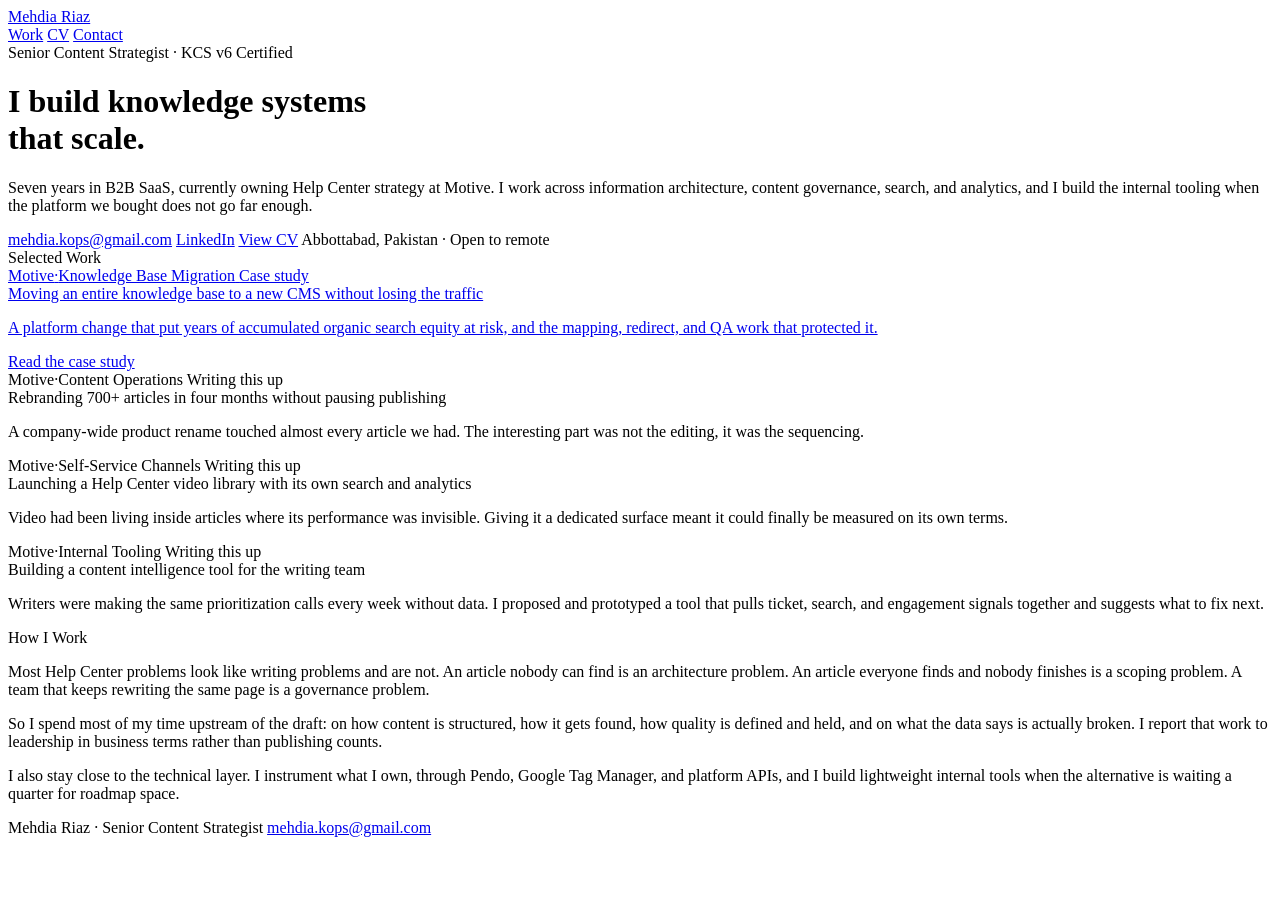
==== index.html @ 11533f7d "Add files via upload" ====
<!DOCTYPE html>
<html lang="en">
<head>
<meta charset="UTF-8">
<meta name="viewport" content="width=device-width, initial-scale=1.0">
<meta name="description" content="Mehdia Riaz, Senior Content Strategist. Help Center strategy, knowledge operations, content governance, and self-service analytics for B2B SaaS.">
<title>Mehdia Riaz - Senior Content Strategist</title>
<link rel="stylesheet" href="assets/style.css">
</head>
<body>
<div class="topbar"></div>

<nav class="nav">
<div class="nav-inner">
<a class="nav-name" href="index.html">Mehdia Riaz</a>
<div class="nav-links">
<a href="index.html" class="active">Work</a>
<a href="cv.html">CV</a>
<a href="mailto:mehdia.kops@gmail.com">Contact</a>
</div>
</div>
</nav>

<main class="page">

<div class="eyebrow">Senior Content Strategist · KCS v6 Certified</div>
<h1 class="big">I build <span>knowledge systems</span><br>that scale.</h1>
<p class="lede">
Seven years in B2B SaaS, currently owning Help Center strategy at Motive. I work across
information architecture, content governance, search, and analytics, and I build the internal
tooling when the platform we bought does not go far enough.
</p>
<div class="contact-row">
<a class="chip" href="mailto:mehdia.kops@gmail.com">mehdia.kops@gmail.com</a>
<a class="chip" href="https://www.linkedin.com/in/mehdia-riaz" target="_blank" rel="noopener noreferrer">LinkedIn</a>
<a class="chip" href="cv.html">View CV</a>
<span class="chip">Abbottabad, Pakistan · Open to remote</span>
</div>

<div class="section-label">Selected Work</div>

<div class="work-grid">

<a class="work-card" href="work/cms-migration.html">
<div class="work-meta">
<span>Motive</span><span>·</span><span>Knowledge Base Migration</span>
<span class="status">Case study</span>
</div>
<div class="work-title">Moving an entire knowledge base to a new CMS without losing the traffic</div>
<p class="work-desc">
A platform change that put years of accumulated organic search equity at risk, and the
mapping, redirect, and QA work that protected it.
</p>
<div class="work-result">Read the case study</div>
</a>

<div class="work-card">
<div class="work-meta">
<span>Motive</span><span>·</span><span>Content Operations</span>
<span class="status soft">Writing this up</span>
</div>
<div class="work-title">Rebranding 700+ articles in four months without pausing publishing</div>
<p class="work-desc">
A company-wide product rename touched almost every article we had. The interesting part was
not the editing, it was the sequencing.
</p>
</div>

<div class="work-card">
<div class="work-meta">
<span>Motive</span><span>·</span><span>Self-Service Channels</span>
<span class="status soft">Writing this up</span>
</div>
<div class="work-title">Launching a Help Center video library with its own search and analytics</div>
<p class="work-desc">
Video had been living inside articles where its performance was invisible. Giving it a
dedicated surface meant it could finally be measured on its own terms.
</p>
</div>

<div class="work-card">
<div class="work-meta">
<span>Motive</span><span>·</span><span>Internal Tooling</span>
<span class="status soft">Writing this up</span>
</div>
<div class="work-title">Building a content intelligence tool for the writing team</div>
<p class="work-desc">
Writers were making the same prioritization calls every week without data. I proposed and
prototyped a tool that pulls ticket, search, and engagement signals together and suggests
what to fix next.
</p>
</div>

</div>

<div class="section-label">How I Work</div>
<div class="cs-body">
<p>
Most Help Center problems look like writing problems and are not. An article nobody can find is
an architecture problem. An article everyone finds and nobody finishes is a scoping problem. A
team that keeps rewriting the same page is a governance problem.
</p>
<p>
So I spend most of my time upstream of the draft: on how content is structured, how it gets
found, how quality is defined and held, and on what the data says is actually broken. I report
that work to leadership in business terms rather than publishing counts.
</p>
<p>
I also stay close to the technical layer. I instrument what I own, through Pendo, Google Tag
Manager, and platform APIs, and I build lightweight internal tools when the alternative is
waiting a quarter for roadmap space.
</p>
</div>

<footer class="site-footer">
<span>Mehdia Riaz · Senior Content Strategist</span>
<span><a href="mailto:mehdia.kops@gmail.com">mehdia.kops@gmail.com</a></span>
</footer>

</main>
</body>
</html>
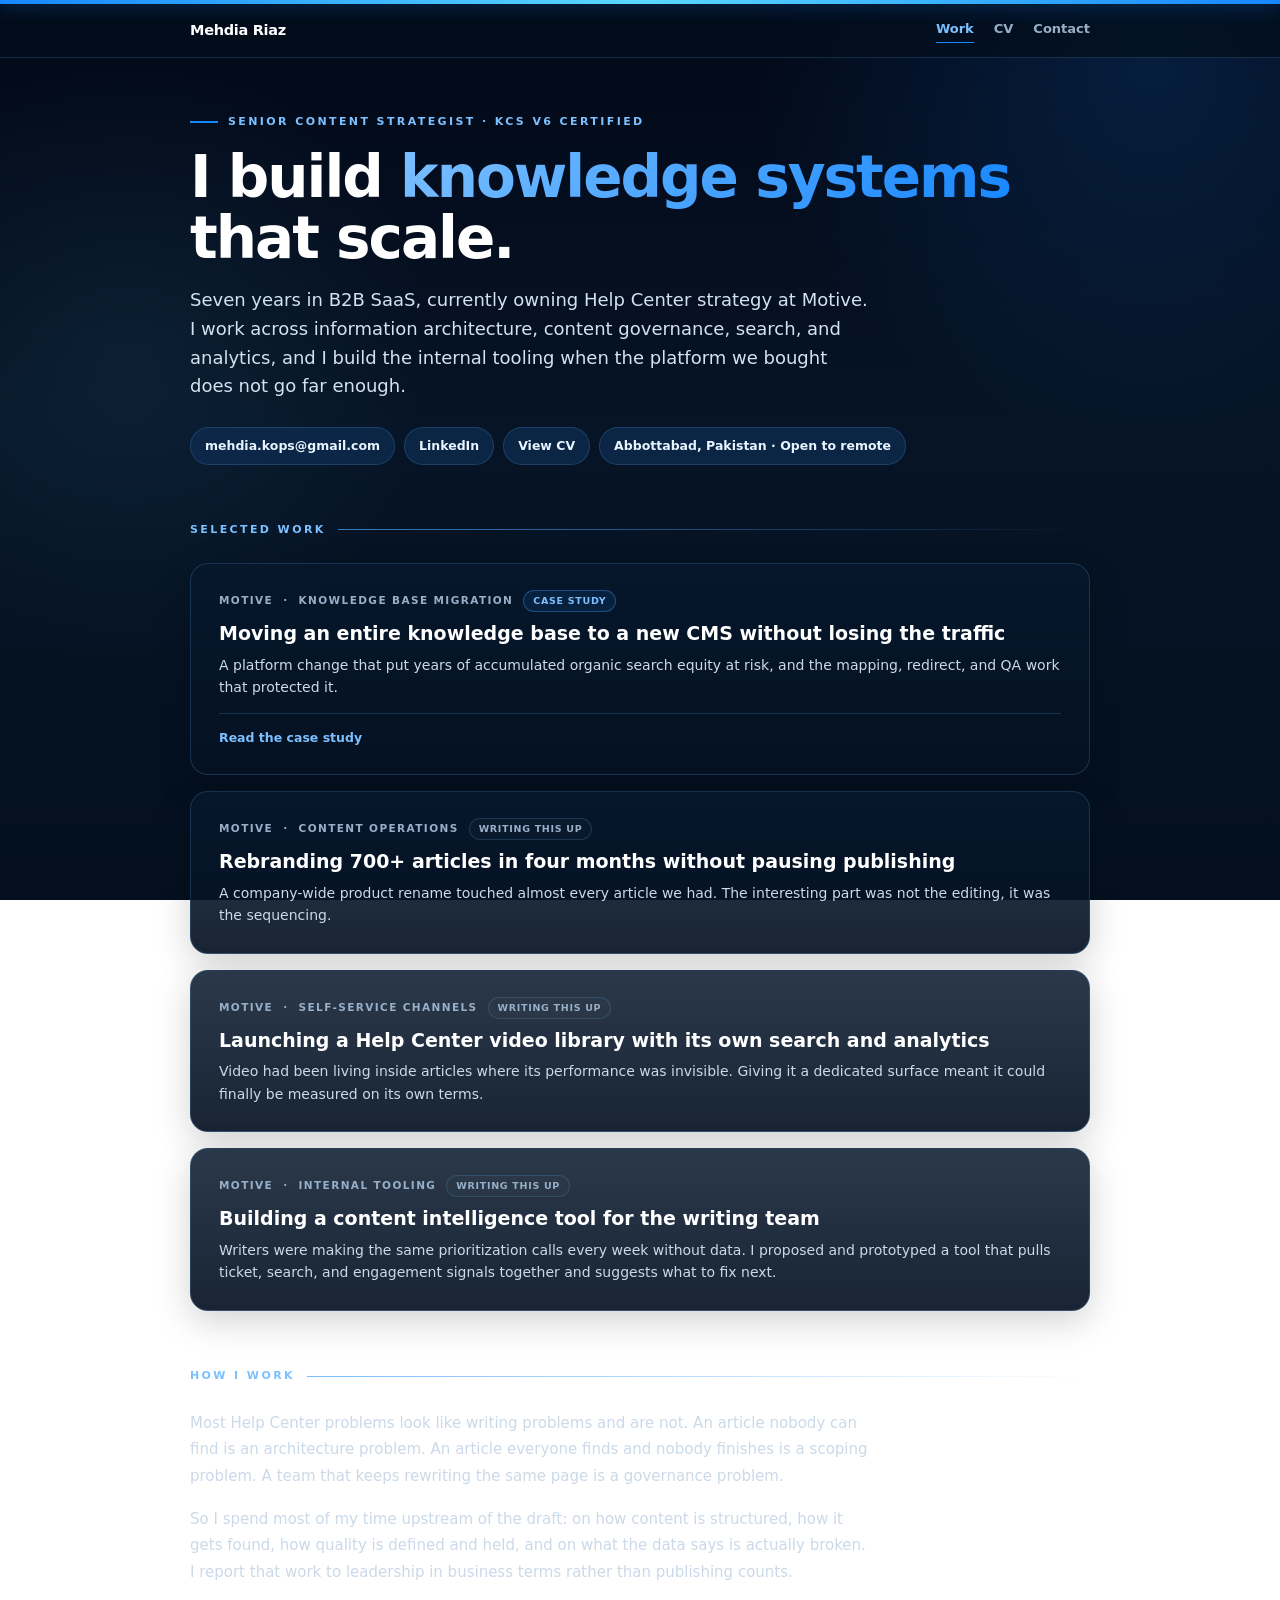
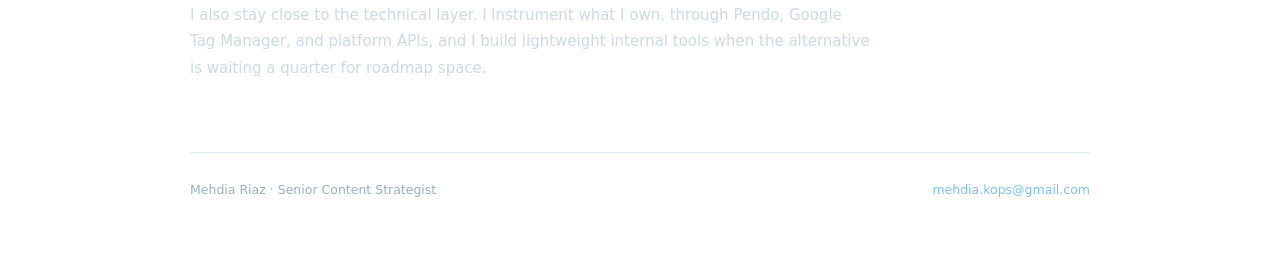
==== commit 1348115a: "Add files via upload" ====
--- a/index.html
+++ b/index.html
@@ -5,7 +5,8 @@
 <meta name="viewport" content="width=device-width, initial-scale=1.0">
 <meta name="description" content="Mehdia Riaz, Senior Content Strategist. Help Center strategy, knowledge operations, content governance, and self-service analytics for B2B SaaS.">
 <title>Mehdia Riaz - Senior Content Strategist</title>
-<link rel="stylesheet" href="assets/style.css">
+<link rel="stylesheet" href="base.css">
+<link rel="stylesheet" href="site.css">
 </head>
 <body>
 <div class="topbar"></div>
@@ -41,7 +42,7 @@
 
 <div class="work-grid">
 
-<a class="work-card" href="work/cms-migration.html">
+<a class="work-card" href="cms-migration.html">
 <div class="work-meta">
 <span>Motive</span><span>·</span><span>Knowledge Base Migration</span>
 <span class="status">Case study</span>
--- a/base.css
+++ b/base.css
@@ -0,0 +1,53 @@
+/* base.css - design tokens, reset, and site navigation. Loaded by every page. */
+:root{
+--navy-950:#020817;
+--navy-900:#061426;
+--blue-500:#1687ff;
+--blue-400:#45a3ff;
+--blue-300:#7cc0ff;
+--cyan:#5bd7ff;
+--white:#ffffff;
+--text:#dce9f7;
+--muted:#98afc7;
+--border:rgba(92,161,224,.22);
+--panel:rgba(7,24,45,.86);
+--shadow:0 18px 55px rgba(0,0,0,.28);
+--content:900px;
+}
+*{box-sizing:border-box;margin:0;padding:0}
+html{scroll-behavior:smooth}
+body{
+min-height:100vh;
+background:
+radial-gradient(circle at 90% 5%, rgba(22,135,255,.16), transparent 28%),
+radial-gradient(circle at 10% 40%, rgba(91,215,255,.07), transparent 24%),
+linear-gradient(180deg,var(--navy-950),var(--navy-900) 48%,#04101f);
+color:var(--text);
+font-family:Inter,"Segoe UI",system-ui,-apple-system,BlinkMacSystemFont,sans-serif;
+font-size:15px;
+line-height:1.65;
+}
+a{color:inherit}
+.topbar{
+height:4px;position:fixed;inset:0 0 auto 0;z-index:100;
+background:linear-gradient(90deg,var(--blue-500),var(--cyan),var(--blue-500));
+box-shadow:0 0 18px rgba(22,135,255,.65);
+}
+
+/* NAVIGATION */
+.nav{position:sticky;top:4px;z-index:90;backdrop-filter:blur(14px);
+background:rgba(4,14,28,.72);border-bottom:1px solid var(--border);margin-bottom:6px}
+.nav-inner{width:min(var(--content),calc(100% - 32px));margin:0 auto;display:flex;
+align-items:center;justify-content:space-between;gap:20px;padding:14px 0}
+.nav-name{color:var(--white);font-size:14.5px;font-weight:800;letter-spacing:-.3px;text-decoration:none}
+.nav-links{display:flex;gap:20px;flex-wrap:wrap}
+.nav-links a{color:var(--muted);font-size:13px;font-weight:650;text-decoration:none;
+padding-bottom:2px;border-bottom:1px solid transparent;transition:.18s ease}
+.nav-links a:hover,.nav-links a.active{color:var(--blue-300);border-bottom-color:var(--blue-500)}
+@media print{.nav{display:none}}
+
+@media (max-width:620px){
+.nav-inner{gap:12px}
+.nav-links{gap:14px}
+.nav-links a{font-size:12px}
+}
--- a/site.css
+++ b/site.css
@@ -0,0 +1,142 @@
+/* site.css - home page and case study layout. Loaded by index.html and cms-migration.html. */
+body{line-height:1.7;background-attachment:fixed}
+
+.page{width:min(var(--content),calc(100% - 32px));margin:0 auto;padding:46px 0 80px}
+
+.eyebrow{
+display:inline-flex;align-items:center;gap:10px;margin-bottom:16px;
+color:var(--blue-300);font-size:11px;font-weight:800;
+letter-spacing:2.4px;text-transform:uppercase;
+}
+.eyebrow::before{content:"";width:28px;height:2px;background:var(--blue-500)}
+
+h1.big{
+color:var(--white);font-size:clamp(36px,6vw,58px);line-height:1.04;
+font-weight:850;letter-spacing:-2px;margin-bottom:18px;
+}
+h1.big span{
+background:linear-gradient(135deg,var(--blue-300),var(--blue-500));
+-webkit-background-clip:text;background-clip:text;color:transparent;
+}
+.lede{color:#d3e2f1;font-size:clamp(15.5px,2vw,18px);line-height:1.6;max-width:680px;margin-bottom:26px}
+.lede strong{color:var(--white)}
+
+.section-label{
+display:flex;align-items:center;gap:12px;margin:56px 0 24px;
+color:var(--blue-300);font-size:11px;font-weight:850;
+letter-spacing:2.4px;text-transform:uppercase;
+}
+.section-label::after{content:"";height:1px;flex:1;background:linear-gradient(90deg,rgba(69,163,255,.72),transparent)}
+
+/* CONTACT ROW */
+.contact-row{display:flex;flex-wrap:wrap;gap:9px}
+.chip{
+display:inline-flex;align-items:center;min-height:36px;padding:7px 14px;
+border:1px solid var(--border);border-radius:999px;
+background:rgba(14,43,79,.78);color:#e8f4ff;
+font-size:12.5px;font-weight:600;text-decoration:none;transition:.2s ease;
+}
+a.chip:hover{transform:translateY(-2px);border-color:rgba(91,215,255,.65);background:rgba(22,135,255,.18)}
+
+/* WORK CARDS */
+.work-grid{display:grid;gap:16px}
+.work-card{
+display:block;padding:26px 28px;text-decoration:none;
+border:1px solid var(--border);border-radius:18px;
+background:linear-gradient(180deg,var(--panel),rgba(5,18,35,.92));
+box-shadow:0 10px 36px rgba(0,0,0,.18);
+transition:.2s ease;
+}
+a.work-card:hover{
+transform:translateY(-3px);
+border-color:rgba(91,215,255,.5);
+box-shadow:0 16px 44px rgba(0,0,0,.28);
+}
+.work-meta{
+display:flex;align-items:center;gap:10px;flex-wrap:wrap;margin-bottom:9px;
+color:var(--muted);font-size:10.5px;font-weight:800;
+letter-spacing:1.4px;text-transform:uppercase;
+}
+.status{
+padding:2px 9px;border-radius:999px;border:1px solid rgba(69,163,255,.35);
+background:rgba(22,135,255,.10);color:var(--blue-300);
+font-size:9.5px;font-weight:800;letter-spacing:.7px;
+}
+.status.soft{border-color:var(--border);color:var(--muted);background:rgba(255,255,255,.02)}
+.work-title{color:var(--white);font-size:19px;font-weight:800;line-height:1.3;margin-bottom:8px}
+.work-desc{color:#cbd9e8;font-size:14px;line-height:1.6}
+.work-result{
+margin-top:14px;padding-top:13px;border-top:1px solid var(--border);
+color:var(--blue-300);font-size:12.5px;font-weight:700;
+}
+
+/* CASE STUDY BODY */
+.cs-body{max-width:680px}
+.cs-body h2{
+color:var(--white);font-size:21px;font-weight:800;letter-spacing:-.4px;
+margin:40px 0 14px;
+}
+.cs-body h2:first-child{margin-top:0}
+.cs-body p{color:#cbd9e8;font-size:15px;line-height:1.78;margin-bottom:16px}
+.cs-body p strong{color:#e8f4ff}
+.cs-body ul{list-style:none;margin:0 0 18px}
+.cs-body li{
+position:relative;padding-left:20px;margin-bottom:9px;
+color:#cbd9e8;font-size:15px;line-height:1.68;
+}
+.cs-body li::before{
+content:"";position:absolute;left:1px;top:.7em;width:6px;height:6px;
+border-radius:50%;background:var(--blue-500);box-shadow:0 0 10px rgba(22,135,255,.6);
+}
+
+.facts{
+display:grid;grid-template-columns:repeat(auto-fit,minmax(150px,1fr));
+gap:12px;margin:26px 0 8px;
+}
+.fact{
+padding:15px 17px;border:1px solid var(--border);border-radius:14px;
+background:linear-gradient(135deg,rgba(18,52,92,.88),rgba(6,23,44,.88));
+}
+.fact-label{
+color:var(--muted);font-size:9.5px;font-weight:800;
+letter-spacing:1.2px;text-transform:uppercase;margin-bottom:5px;
+}
+.fact-value{color:var(--white);font-size:14px;font-weight:700;line-height:1.4}
+
+.callout{
+margin:24px 0;padding:18px 20px;
+border-left:3px solid var(--blue-500);border-radius:0 12px 12px 0;
+background:rgba(22,135,255,.08);color:#cfe8ff;
+font-size:14.5px;line-height:1.7;
+}
+
+.todo{
+margin:24px 0;padding:18px 20px;
+border:1px dashed rgba(255,183,77,.45);border-radius:12px;
+background:rgba(255,183,77,.06);color:#ffd79a;
+font-size:13.5px;line-height:1.65;
+}
+.todo strong{color:#ffc46b}
+
+.back-link{
+display:inline-flex;align-items:center;gap:7px;margin-bottom:26px;
+color:var(--blue-300);font-size:12.5px;font-weight:700;text-decoration:none;
+}
+.back-link:hover{color:var(--cyan)}
+
+/* FOOTER */
+.site-footer{
+margin-top:70px;padding-top:26px;border-top:1px solid var(--border);
+display:flex;justify-content:space-between;gap:16px;flex-wrap:wrap;
+color:var(--muted);font-size:12.5px;
+}
+.site-footer a{color:var(--blue-300);text-decoration:none}
+.site-footer a:hover{color:var(--cyan)}
+
+@media (max-width:620px){
+body{font-size:14px}
+.page{width:min(100% - 20px,900px);padding:30px 0 60px}
+h1.big{font-size:clamp(32px,10vw,44px);letter-spacing:-1.2px}
+.work-card{padding:22px 20px}
+.section-label{margin:40px 0 18px}
+}
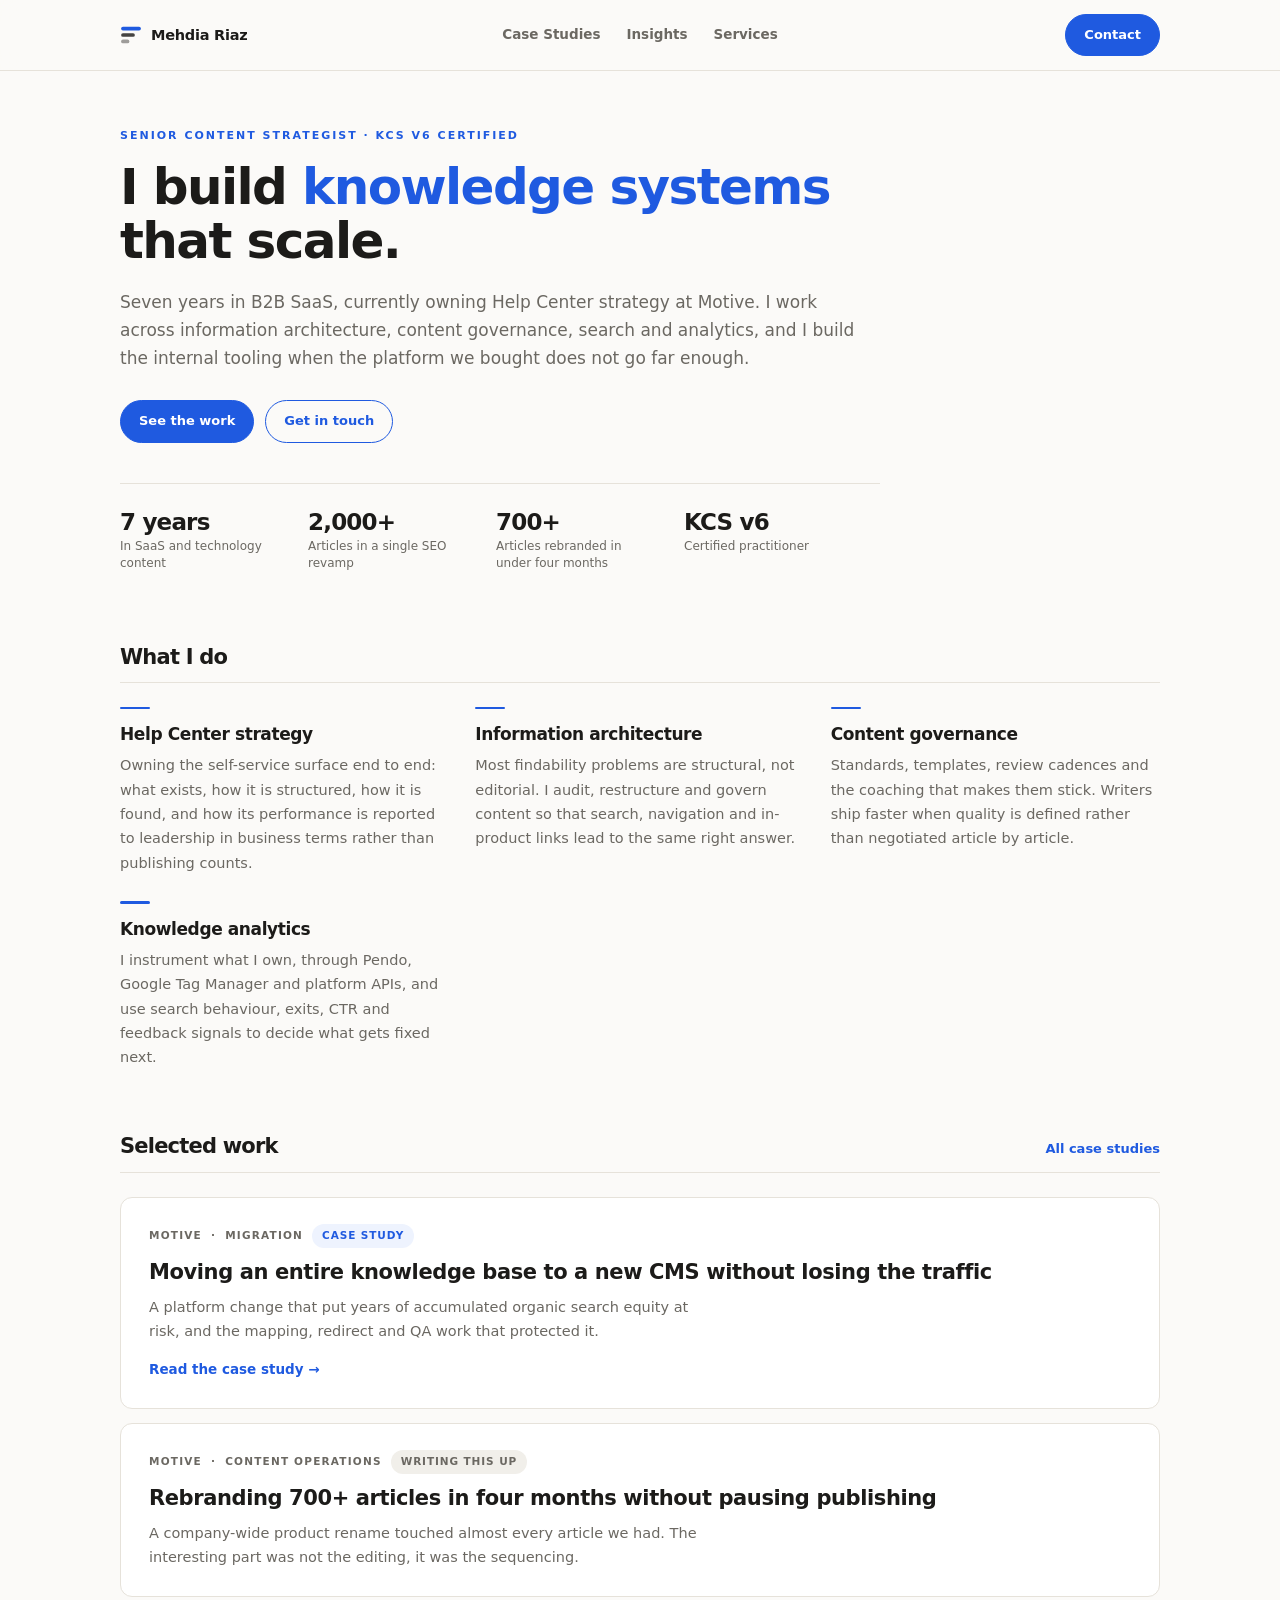
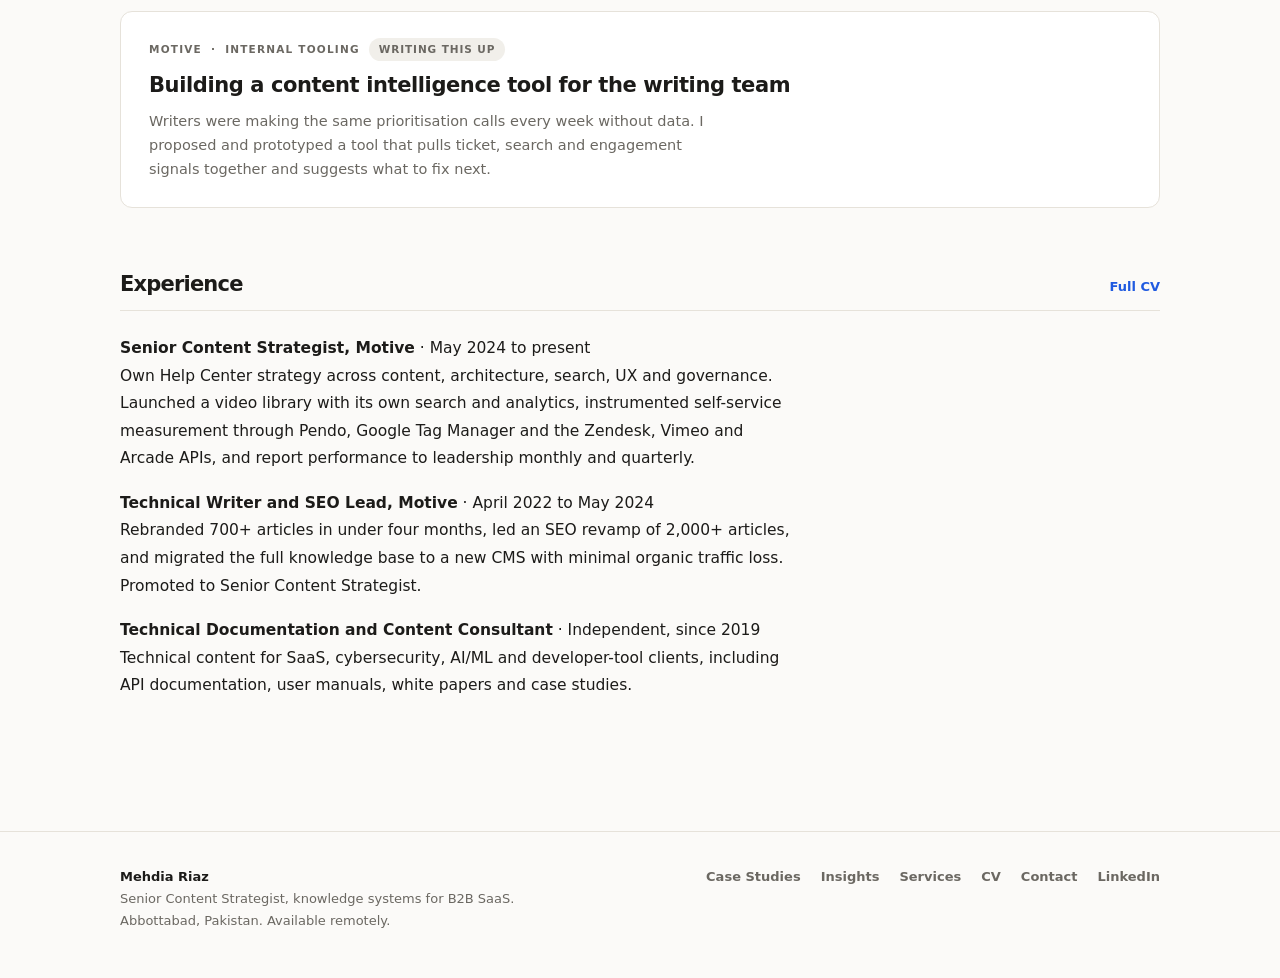
==== commit a0b4e170: "Add files via upload" ====
--- a/index.html
+++ b/index.html
@@ -3,121 +3,164 @@
 <head>
 <meta charset="UTF-8">
 <meta name="viewport" content="width=device-width, initial-scale=1.0">
-<meta name="description" content="Mehdia Riaz, Senior Content Strategist. Help Center strategy, knowledge operations, content governance, and self-service analytics for B2B SaaS.">
+<meta name="description" content="Senior Content Strategist specialising in Help Center strategy, information architecture, content governance and knowledge analytics for B2B SaaS.">
+<meta property="og:title" content="Mehdia Riaz - Senior Content Strategist">
+<meta property="og:description" content="Senior Content Strategist specialising in Help Center strategy, information architecture, content governance and knowledge analytics for B2B SaaS.">
+<meta property="og:type" content="website">
 <title>Mehdia Riaz - Senior Content Strategist</title>
 <link rel="stylesheet" href="base.css">
 <link rel="stylesheet" href="site.css">
 </head>
 <body>
-<div class="topbar"></div>
+<a class="skip" href="#main">Skip to content</a>
 
-<nav class="nav">
-<div class="nav-inner">
-<a class="nav-name" href="index.html">Mehdia Riaz</a>
-<div class="nav-links">
-<a href="index.html" class="active">Work</a>
-<a href="cv.html">CV</a>
-<a href="mailto:mehdia.kops@gmail.com">Contact</a>
+<header class="site-header">
+<div class="wrap header-inner">
+<a class="brand" href="index.html" aria-label="Mehdia Riaz, home">
+<svg width="22" height="22" viewBox="0 0 20 20" aria-hidden="true" focusable="false">
+<rect x="1" y="2.5" width="18" height="3.4" rx="1.7" fill="var(--accent)"/>
+<rect x="1" y="8.3" width="12.5" height="3.4" rx="1.7" fill="var(--ink)" opacity=".82"/>
+<rect x="1" y="14.1" width="7.5" height="3.4" rx="1.7" fill="var(--ink)" opacity=".42"/>
+</svg>
+<span class="brand-name">Mehdia Riaz</span>
+</a>
+<nav class="main-nav" aria-label="Main">
+<a href="case-studies.html">Case Studies</a>
+<a href="insights.html">Insights</a>
+<a href="services.html">Services</a>
+</nav>
+<div class="header-cta">
+<a class="btn" href="contact.html">Contact</a>
 </div>
 </div>
-</nav>
+</header>
 
-<main class="page">
-
-<div class="eyebrow">Senior Content Strategist · KCS v6 Certified</div>
-<h1 class="big">I build <span>knowledge systems</span><br>that scale.</h1>
+<main id="main">
+<div class="wrap">
+<section class="hero">
+<span class="eyebrow">Senior Content Strategist &middot; KCS v6 Certified</span>
+<h1>I build <em>knowledge systems</em> that scale.</h1>
 <p class="lede">
 Seven years in B2B SaaS, currently owning Help Center strategy at Motive. I work across
-information architecture, content governance, search, and analytics, and I build the internal
+information architecture, content governance, search and analytics, and I build the internal
 tooling when the platform we bought does not go far enough.
 </p>
-<div class="contact-row">
-<a class="chip" href="mailto:mehdia.kops@gmail.com">mehdia.kops@gmail.com</a>
-<a class="chip" href="https://www.linkedin.com/in/mehdia-riaz" target="_blank" rel="noopener noreferrer">LinkedIn</a>
-<a class="chip" href="cv.html">View CV</a>
-<span class="chip">Abbottabad, Pakistan · Open to remote</span>
+<div class="hero-actions">
+<a class="btn" href="case-studies.html">See the work</a>
+<a class="btn ghost" href="contact.html">Get in touch</a>
 </div>
 
-<div class="section-label">Selected Work</div>
+<div class="proof-row">
+<div class="proof">
+<div class="proof-num">7 years</div>
+<div class="proof-lbl">In SaaS and technology content</div>
+</div>
+<div class="proof">
+<div class="proof-num">2,000+</div>
+<div class="proof-lbl">Articles in a single SEO revamp</div>
+</div>
+<div class="proof">
+<div class="proof-num">700+</div>
+<div class="proof-lbl">Articles rebranded in under four months</div>
+</div>
+<div class="proof">
+<div class="proof-num">KCS v6</div>
+<div class="proof-lbl">Certified practitioner</div>
+</div>
+</div>
+</section>
 
-<div class="work-grid">
+<div class="section-head"><h2>What I do</h2></div>
+<section class="expertise-grid expertise">
+<div>
+<div class="rule"></div>
+<h3>Help Center strategy</h3>
+<p>Owning the self-service surface end to end: what exists, how it is structured, how it is found, and how its performance is reported to leadership in business terms rather than publishing counts.</p>
+</div>
+<div>
+<div class="rule"></div>
+<h3>Information architecture</h3>
+<p>Most findability problems are structural, not editorial. I audit, restructure and govern content so that search, navigation and in-product links lead to the same right answer.</p>
+</div>
+<div>
+<div class="rule"></div>
+<h3>Content governance</h3>
+<p>Standards, templates, review cadences and the coaching that makes them stick. Writers ship faster when quality is defined rather than negotiated article by article.</p>
+</div>
+<div>
+<div class="rule"></div>
+<h3>Knowledge analytics</h3>
+<p>I instrument what I own, through Pendo, Google Tag Manager and platform APIs, and use search behaviour, exits, CTR and feedback signals to decide what gets fixed next.</p>
+</div>
+</section>
+
+<div class="section-head">
+<h2>Selected work</h2>
+<a href="case-studies.html">All case studies</a>
+</div>
+<section class="work-list">
 
 <a class="work-card" href="cms-migration.html">
-<div class="work-meta">
-<span>Motive</span><span>·</span><span>Knowledge Base Migration</span>
-<span class="status">Case study</span>
-</div>
-<div class="work-title">Moving an entire knowledge base to a new CMS without losing the traffic</div>
-<p class="work-desc">
-A platform change that put years of accumulated organic search equity at risk, and the
-mapping, redirect, and QA work that protected it.
-</p>
-<div class="work-result">Read the case study</div>
+<div class="work-meta"><span>Motive</span><span>&middot;</span><span>Migration</span> <span class="tag">Case study</span></div>
+<h3>Moving an entire knowledge base to a new CMS without losing the traffic</h3>
+<p>A platform change that put years of accumulated organic search equity at risk, and the mapping, redirect and QA work that protected it.</p>
+<span class="work-more">Read the case study &rarr;</span>
 </a>
 
 <div class="work-card">
-<div class="work-meta">
-<span>Motive</span><span>·</span><span>Content Operations</span>
-<span class="status soft">Writing this up</span>
-</div>
-<div class="work-title">Rebranding 700+ articles in four months without pausing publishing</div>
-<p class="work-desc">
-A company-wide product rename touched almost every article we had. The interesting part was
-not the editing, it was the sequencing.
-</p>
+<div class="work-meta"><span>Motive</span><span>&middot;</span><span>Content Operations</span> <span class="tag soft">Writing this up</span></div>
+<h3>Rebranding 700+ articles in four months without pausing publishing</h3>
+<p>A company-wide product rename touched almost every article we had. The interesting part was not the editing, it was the sequencing.</p>
 </div>
 
 <div class="work-card">
-<div class="work-meta">
-<span>Motive</span><span>·</span><span>Self-Service Channels</span>
-<span class="status soft">Writing this up</span>
-</div>
-<div class="work-title">Launching a Help Center video library with its own search and analytics</div>
-<p class="work-desc">
-Video had been living inside articles where its performance was invisible. Giving it a
-dedicated surface meant it could finally be measured on its own terms.
-</p>
+<div class="work-meta"><span>Motive</span><span>&middot;</span><span>Internal Tooling</span> <span class="tag soft">Writing this up</span></div>
+<h3>Building a content intelligence tool for the writing team</h3>
+<p>Writers were making the same prioritisation calls every week without data. I proposed and prototyped a tool that pulls ticket, search and engagement signals together and suggests what to fix next.</p>
 </div>
 
-<div class="work-card">
-<div class="work-meta">
-<span>Motive</span><span>·</span><span>Internal Tooling</span>
-<span class="status soft">Writing this up</span>
+</section>
+
+<div class="section-head">
+<h2>Experience</h2>
+<a href="cv.html">Full CV</a>
 </div>
-<div class="work-title">Building a content intelligence tool for the writing team</div>
-<p class="work-desc">
-Writers were making the same prioritization calls every week without data. I proposed and
-prototyped a tool that pulls ticket, search, and engagement signals together and suggests
-what to fix next.
-</p>
+<section class="cs-body">
+<p><strong>Senior Content Strategist, Motive</strong> &middot; May 2024 to present<br>
+Own Help Center strategy across content, architecture, search, UX and governance. Launched a video
+library with its own search and analytics, instrumented self-service measurement through Pendo,
+Google Tag Manager and the Zendesk, Vimeo and Arcade APIs, and report performance to leadership
+monthly and quarterly.</p>
+
+<p><strong>Technical Writer and SEO Lead, Motive</strong> &middot; April 2022 to May 2024<br>
+Rebranded 700+ articles in under four months, led an SEO revamp of 2,000+ articles, and migrated
+the full knowledge base to a new CMS with minimal organic traffic loss. Promoted to Senior Content
+Strategist.</p>
+
+<p><strong>Technical Documentation and Content Consultant</strong> &middot; Independent, since 2019<br>
+Technical content for SaaS, cybersecurity, AI/ML and developer-tool clients, including API
+documentation, user manuals, white papers and case studies.</p>
+</section>
 </div>
-
-</div>
-
-<div class="section-label">How I Work</div>
-<div class="cs-body">
-<p>
-Most Help Center problems look like writing problems and are not. An article nobody can find is
-an architecture problem. An article everyone finds and nobody finishes is a scoping problem. A
-team that keeps rewriting the same page is a governance problem.
-</p>
-<p>
-So I spend most of my time upstream of the draft: on how content is structured, how it gets
-found, how quality is defined and held, and on what the data says is actually broken. I report
-that work to leadership in business terms rather than publishing counts.
-</p>
-<p>
-I also stay close to the technical layer. I instrument what I own, through Pendo, Google Tag
-Manager, and platform APIs, and I build lightweight internal tools when the alternative is
-waiting a quarter for roadmap space.
-</p>
-</div>
+</main>
 
 <footer class="site-footer">
-<span>Mehdia Riaz · Senior Content Strategist</span>
-<span><a href="mailto:mehdia.kops@gmail.com">mehdia.kops@gmail.com</a></span>
+<div class="wrap footer-inner">
+<div class="footer-col">
+<p><strong>Mehdia Riaz</strong><br>Senior Content Strategist, knowledge systems for B2B SaaS.<br>Abbottabad, Pakistan. Available remotely.</p>
+</div>
+<div class="footer-col">
+<div class="footer-links">
+<a href="case-studies.html">Case Studies</a>
+<a href="insights.html">Insights</a>
+<a href="services.html">Services</a>
+<a href="cv.html">CV</a>
+<a href="contact.html">Contact</a>
+<a href="https://www.linkedin.com/in/mehdia-riaz" target="_blank" rel="noopener noreferrer">LinkedIn</a>
+</div>
+</div>
+</div>
 </footer>
 
-</main>
 </body>
 </html>
--- a/base.css
+++ b/base.css
@@ -1,53 +1,183 @@
-/* base.css - design tokens, reset, and site navigation. Loaded by every page. */
+/* ============================================================
+   base.css - design tokens, reset, header and footer.
+   Loaded by every page. Change a colour here and the whole
+   site follows.
+   ============================================================ */
+
 :root{
---navy-950:#020817;
---navy-900:#061426;
---blue-500:#1687ff;
---blue-400:#45a3ff;
---blue-300:#7cc0ff;
---cyan:#5bd7ff;
---white:#ffffff;
---text:#dce9f7;
---muted:#98afc7;
---border:rgba(92,161,224,.22);
---panel:rgba(7,24,45,.86);
---shadow:0 18px 55px rgba(0,0,0,.28);
---content:900px;
-}
-*{box-sizing:border-box;margin:0;padding:0}
-html{scroll-behavior:smooth}
-body{
-min-height:100vh;
-background:
-radial-gradient(circle at 90% 5%, rgba(22,135,255,.16), transparent 28%),
-radial-gradient(circle at 10% 40%, rgba(91,215,255,.07), transparent 24%),
-linear-gradient(180deg,var(--navy-950),var(--navy-900) 48%,#04101f);
-color:var(--text);
-font-family:Inter,"Segoe UI",system-ui,-apple-system,BlinkMacSystemFont,sans-serif;
-font-size:15px;
-line-height:1.65;
-}
-a{color:inherit}
-.topbar{
-height:4px;position:fixed;inset:0 0 auto 0;z-index:100;
-background:linear-gradient(90deg,var(--blue-500),var(--cyan),var(--blue-500));
-box-shadow:0 0 18px rgba(22,135,255,.65);
+  /* Warm editorial palette */
+  --bg:#FBFAF8;
+  --surface:#FFFFFF;
+  --ink:#1C1B19;
+  --muted:#6B6862;
+  --accent:#1F5AE0;
+  --accent-dark:#1746B0;
+  --line:#E6E2DA;
+  --tint:#EEF3FE;
+
+  /* Type scale */
+  --t-xs:11px;
+  --t-sm:13px;
+  --t-base:15.5px;
+  --t-md:17px;
+  --t-lg:21px;
+  --t-xl:28px;
+  --t-2xl:clamp(34px,5vw,50px);
+
+  --content:1040px;
+  --reading:68ch;
+  --radius:12px;
 }
 
-/* NAVIGATION */
-.nav{position:sticky;top:4px;z-index:90;backdrop-filter:blur(14px);
-background:rgba(4,14,28,.72);border-bottom:1px solid var(--border);margin-bottom:6px}
-.nav-inner{width:min(var(--content),calc(100% - 32px));margin:0 auto;display:flex;
-align-items:center;justify-content:space-between;gap:20px;padding:14px 0}
-.nav-name{color:var(--white);font-size:14.5px;font-weight:800;letter-spacing:-.3px;text-decoration:none}
-.nav-links{display:flex;gap:20px;flex-wrap:wrap}
-.nav-links a{color:var(--muted);font-size:13px;font-weight:650;text-decoration:none;
-padding-bottom:2px;border-bottom:1px solid transparent;transition:.18s ease}
-.nav-links a:hover,.nav-links a.active{color:var(--blue-300);border-bottom-color:var(--blue-500)}
-@media print{.nav{display:none}}
+*{box-sizing:border-box;margin:0;padding:0}
+html{scroll-behavior:smooth;-webkit-text-size-adjust:100%}
 
-@media (max-width:620px){
-.nav-inner{gap:12px}
-.nav-links{gap:14px}
-.nav-links a{font-size:12px}
+body{
+  min-height:100vh;
+  background:var(--bg);
+  color:var(--ink);
+  font-family:Inter,"Segoe UI",system-ui,-apple-system,BlinkMacSystemFont,"Helvetica Neue",sans-serif;
+  font-size:var(--t-base);
+  line-height:1.7;
+  -webkit-font-smoothing:antialiased;
+  -moz-osx-font-smoothing:grayscale;
 }
+
+a{color:var(--accent);text-decoration:none}
+a:hover{color:var(--accent-dark);text-decoration:underline}
+img{max-width:100%;height:auto;display:block}
+
+.wrap{width:min(var(--content),calc(100% - 40px));margin:0 auto}
+
+/* ---------- SKIP LINK ---------- */
+.skip{
+  position:absolute;left:-9999px;top:0;z-index:200;
+  padding:10px 16px;background:var(--accent);color:#fff;
+  font-size:var(--t-sm);font-weight:700;border-radius:0 0 8px 0;
+}
+.skip:focus{left:0;text-decoration:none}
+
+/* ---------- HEADER ---------- */
+.site-header{
+  position:sticky;top:0;z-index:90;
+  background:rgba(251,250,248,.88);
+  backdrop-filter:blur(12px);
+  border-bottom:1px solid var(--line);
+}
+.header-inner{
+  display:grid;
+  grid-template-columns:1fr auto 1fr;
+  align-items:center;
+  gap:20px;
+  padding:14px 0;
+}
+
+.brand{display:flex;align-items:center;gap:9px;justify-self:start}
+.brand:hover{text-decoration:none}
+.brand svg{display:block;flex:0 0 auto}
+.brand-name{
+  color:var(--ink);font-size:14.5px;font-weight:800;letter-spacing:-.25px;
+  white-space:nowrap;
+}
+
+.main-nav{display:flex;gap:26px;justify-self:center}
+.main-nav a{
+  color:var(--muted);font-size:13.5px;font-weight:600;
+  padding:4px 0;border-bottom:1.5px solid transparent;
+  transition:color .16s ease,border-color .16s ease;
+}
+.main-nav a:hover{color:var(--ink);text-decoration:none;border-bottom-color:var(--line)}
+.main-nav a[aria-current="page"]{color:var(--ink);border-bottom-color:var(--accent)}
+
+.header-cta{justify-self:end}
+.btn{
+  display:inline-flex;align-items:center;justify-content:center;gap:7px;
+  padding:9px 18px;border-radius:999px;border:1.5px solid var(--accent);
+  background:var(--accent);color:#fff;
+  font-size:13px;font-weight:700;white-space:nowrap;
+  transition:background .16s ease,border-color .16s ease,transform .16s ease;
+}
+.btn:hover{background:var(--accent-dark);border-color:var(--accent-dark);color:#fff;text-decoration:none}
+.btn:active{transform:translateY(1px)}
+.btn.ghost{background:transparent;color:var(--accent)}
+.btn.ghost:hover{background:var(--tint);color:var(--accent-dark)}
+
+/* ---------- PAGE SHELL ---------- */
+main{padding:56px 0 24px}
+.page-head{max-width:var(--reading);margin-bottom:44px}
+
+.eyebrow{
+  display:block;margin-bottom:14px;
+  color:var(--accent);font-size:var(--t-xs);font-weight:800;
+  letter-spacing:2px;text-transform:uppercase;
+}
+h1{font-size:var(--t-2xl);line-height:1.08;font-weight:820;letter-spacing:-1.6px}
+h2{font-size:var(--t-xl);line-height:1.2;font-weight:800;letter-spacing:-.8px}
+h3{font-size:var(--t-lg);line-height:1.3;font-weight:750;letter-spacing:-.4px}
+
+.lede{
+  max-width:var(--reading);
+  margin-top:18px;color:var(--muted);
+  font-size:var(--t-md);line-height:1.66;
+}
+
+.section-head{
+  display:flex;align-items:baseline;justify-content:space-between;
+  gap:16px;flex-wrap:wrap;
+  margin:64px 0 24px;padding-bottom:12px;border-bottom:1px solid var(--line);
+}
+.section-head h2{font-size:var(--t-lg)}
+.section-head a{font-size:var(--t-sm);font-weight:650}
+
+/* ---------- FOOTER ---------- */
+.site-footer{
+  margin-top:90px;padding:34px 0 46px;border-top:1px solid var(--line);
+}
+.footer-inner{
+  display:flex;justify-content:space-between;align-items:flex-start;
+  gap:28px;flex-wrap:wrap;
+}
+.footer-col p{color:var(--muted);font-size:var(--t-sm);line-height:1.7}
+.footer-col strong{color:var(--ink);font-weight:750}
+.footer-links{display:flex;gap:20px;flex-wrap:wrap}
+.footer-links a{color:var(--muted);font-size:var(--t-sm);font-weight:600}
+.footer-links a:hover{color:var(--accent)}
+
+/* ---------- SHARED BITS ---------- */
+.tag{
+  display:inline-block;padding:3px 10px;border-radius:999px;
+  background:var(--tint);color:var(--accent);
+  font-size:10.5px;font-weight:800;letter-spacing:.9px;text-transform:uppercase;
+}
+.tag.soft{background:#F1EFEA;color:var(--muted)}
+
+.hairline{height:1px;background:var(--line);border:0;margin:40px 0}
+
+/* ---------- RESPONSIVE ---------- */
+@media (max-width:860px){
+  .header-inner{
+    grid-template-columns:auto auto;
+    grid-template-areas:"brand cta" "nav nav";
+    row-gap:12px;
+  }
+  .brand{grid-area:brand}
+  .header-cta{grid-area:cta}
+  .main-nav{
+    grid-area:nav;justify-self:start;
+    gap:20px;overflow-x:auto;padding-bottom:2px;
+    -webkit-overflow-scrolling:touch;
+  }
+  main{padding:40px 0 20px}
+  .page-head{margin-bottom:34px}
+  .section-head{margin:48px 0 20px}
+}
+
+@media (max-width:520px){
+  .wrap{width:min(var(--content),calc(100% - 28px))}
+  h1{letter-spacing:-1.1px}
+  .main-nav a{font-size:13px}
+}
+
+@media (prefers-reduced-motion:reduce){
+  *{transition:none !important;scroll-behavior:auto !important}
+}
--- a/site.css
+++ b/site.css
@@ -1,142 +1,169 @@
-/* site.css - home page and case study layout. Loaded by index.html and cms-migration.html. */
-body{line-height:1.7;background-attachment:fixed}
+/* ============================================================
+   site.css - layout for the content pages.
+   Loaded by every page except cv.html.
+   ============================================================ */
 
-.page{width:min(var(--content),calc(100% - 32px));margin:0 auto;padding:46px 0 80px}
+/* ---------- HOME HERO ---------- */
+.hero{max-width:760px;padding-bottom:8px}
+.hero h1{margin-bottom:20px}
+.hero h1 em{font-style:normal;color:var(--accent)}
+.hero-actions{display:flex;gap:11px;flex-wrap:wrap;margin-top:28px}
 
-.eyebrow{
-display:inline-flex;align-items:center;gap:10px;margin-bottom:16px;
-color:var(--blue-300);font-size:11px;font-weight:800;
-letter-spacing:2.4px;text-transform:uppercase;
+.proof-row{
+  display:flex;gap:28px;flex-wrap:wrap;
+  margin-top:40px;padding-top:26px;border-top:1px solid var(--line);
 }
-.eyebrow::before{content:"";width:28px;height:2px;background:var(--blue-500)}
+.proof{min-width:120px}
+.proof-num{font-size:23px;font-weight:820;letter-spacing:-.8px;line-height:1.1}
+.proof-lbl{margin-top:3px;color:var(--muted);font-size:12px;line-height:1.45;max-width:160px}
 
-h1.big{
-color:var(--white);font-size:clamp(36px,6vw,58px);line-height:1.04;
-font-weight:850;letter-spacing:-2px;margin-bottom:18px;
+/* ---------- EXPERTISE ---------- */
+.expertise-grid{
+  display:grid;grid-template-columns:repeat(auto-fit,minmax(255px,1fr));gap:26px;
 }
-h1.big span{
-background:linear-gradient(135deg,var(--blue-300),var(--blue-500));
--webkit-background-clip:text;background-clip:text;color:transparent;
-}
-.lede{color:#d3e2f1;font-size:clamp(15.5px,2vw,18px);line-height:1.6;max-width:680px;margin-bottom:26px}
-.lede strong{color:var(--white)}
+.expertise h3{font-size:var(--t-md);font-weight:780;margin-bottom:8px}
+.expertise p{color:var(--muted);font-size:14.5px;line-height:1.68}
+.expertise .rule{width:30px;height:2.5px;background:var(--accent);margin-bottom:14px;border-radius:2px}
 
-.section-label{
-display:flex;align-items:center;gap:12px;margin:56px 0 24px;
-color:var(--blue-300);font-size:11px;font-weight:850;
-letter-spacing:2.4px;text-transform:uppercase;
-}
-.section-label::after{content:"";height:1px;flex:1;background:linear-gradient(90deg,rgba(69,163,255,.72),transparent)}
-
-/* CONTACT ROW */
-.contact-row{display:flex;flex-wrap:wrap;gap:9px}
-.chip{
-display:inline-flex;align-items:center;min-height:36px;padding:7px 14px;
-border:1px solid var(--border);border-radius:999px;
-background:rgba(14,43,79,.78);color:#e8f4ff;
-font-size:12.5px;font-weight:600;text-decoration:none;transition:.2s ease;
-}
-a.chip:hover{transform:translateY(-2px);border-color:rgba(91,215,255,.65);background:rgba(22,135,255,.18)}
-
-/* WORK CARDS */
-.work-grid{display:grid;gap:16px}
+/* ---------- WORK CARDS ---------- */
+.work-list{display:grid;gap:14px}
 .work-card{
-display:block;padding:26px 28px;text-decoration:none;
-border:1px solid var(--border);border-radius:18px;
-background:linear-gradient(180deg,var(--panel),rgba(5,18,35,.92));
-box-shadow:0 10px 36px rgba(0,0,0,.18);
-transition:.2s ease;
+  display:block;padding:26px 28px;
+  background:var(--surface);border:1px solid var(--line);border-radius:var(--radius);
+  transition:border-color .18s ease,box-shadow .18s ease,transform .18s ease;
 }
 a.work-card:hover{
-transform:translateY(-3px);
-border-color:rgba(91,215,255,.5);
-box-shadow:0 16px 44px rgba(0,0,0,.28);
+  text-decoration:none;border-color:#CFD8E8;
+  box-shadow:0 8px 26px rgba(28,27,25,.07);transform:translateY(-2px);
 }
 .work-meta{
-display:flex;align-items:center;gap:10px;flex-wrap:wrap;margin-bottom:9px;
-color:var(--muted);font-size:10.5px;font-weight:800;
-letter-spacing:1.4px;text-transform:uppercase;
+  display:flex;align-items:center;gap:9px;flex-wrap:wrap;margin-bottom:11px;
+  color:var(--muted);font-size:10.5px;font-weight:800;letter-spacing:1.2px;text-transform:uppercase;
 }
-.status{
-padding:2px 9px;border-radius:999px;border:1px solid rgba(69,163,255,.35);
-background:rgba(22,135,255,.10);color:var(--blue-300);
-font-size:9.5px;font-weight:800;letter-spacing:.7px;
-}
-.status.soft{border-color:var(--border);color:var(--muted);background:rgba(255,255,255,.02)}
-.work-title{color:var(--white);font-size:19px;font-weight:800;line-height:1.3;margin-bottom:8px}
-.work-desc{color:#cbd9e8;font-size:14px;line-height:1.6}
-.work-result{
-margin-top:14px;padding-top:13px;border-top:1px solid var(--border);
-color:var(--blue-300);font-size:12.5px;font-weight:700;
+.work-card h3{color:var(--ink);margin-bottom:9px;font-size:var(--t-lg)}
+.work-card p{color:var(--muted);font-size:14.5px;line-height:1.66;max-width:62ch}
+.work-more{
+  display:inline-block;margin-top:15px;
+  color:var(--accent);font-size:13.5px;font-weight:700;
 }
 
-/* CASE STUDY BODY */
-.cs-body{max-width:680px}
-.cs-body h2{
-color:var(--white);font-size:21px;font-weight:800;letter-spacing:-.4px;
-margin:40px 0 14px;
-}
+/* ---------- CASE STUDY BODY ---------- */
+.cs-body{max-width:var(--reading)}
+.cs-body h2{font-size:var(--t-xl);margin:46px 0 16px}
 .cs-body h2:first-child{margin-top:0}
-.cs-body p{color:#cbd9e8;font-size:15px;line-height:1.78;margin-bottom:16px}
-.cs-body p strong{color:#e8f4ff}
-.cs-body ul{list-style:none;margin:0 0 18px}
-.cs-body li{
-position:relative;padding-left:20px;margin-bottom:9px;
-color:#cbd9e8;font-size:15px;line-height:1.68;
-}
+.cs-body p{margin-bottom:17px;line-height:1.78}
+.cs-body p strong{font-weight:720}
+.cs-body ul{list-style:none;margin:0 0 20px}
+.cs-body li{position:relative;padding-left:22px;margin-bottom:10px;line-height:1.7}
 .cs-body li::before{
-content:"";position:absolute;left:1px;top:.7em;width:6px;height:6px;
-border-radius:50%;background:var(--blue-500);box-shadow:0 0 10px rgba(22,135,255,.6);
+  content:"";position:absolute;left:2px;top:.72em;
+  width:6px;height:6px;border-radius:50%;background:var(--accent);
 }
 
 .facts{
-display:grid;grid-template-columns:repeat(auto-fit,minmax(150px,1fr));
-gap:12px;margin:26px 0 8px;
+  display:grid;grid-template-columns:repeat(auto-fit,minmax(160px,1fr));
+  gap:1px;background:var(--line);border:1px solid var(--line);
+  border-radius:var(--radius);overflow:hidden;margin:34px 0 8px;
 }
-.fact{
-padding:15px 17px;border:1px solid var(--border);border-radius:14px;
-background:linear-gradient(135deg,rgba(18,52,92,.88),rgba(6,23,44,.88));
+.fact{padding:16px 18px;background:var(--surface)}
+.fact-label{
+  color:var(--muted);font-size:10px;font-weight:800;
+  letter-spacing:1.1px;text-transform:uppercase;margin-bottom:5px;
 }
-.fact-label{
-color:var(--muted);font-size:9.5px;font-weight:800;
-letter-spacing:1.2px;text-transform:uppercase;margin-bottom:5px;
-}
-.fact-value{color:var(--white);font-size:14px;font-weight:700;line-height:1.4}
+.fact-value{font-size:14px;font-weight:720;line-height:1.4}
 
 .callout{
-margin:24px 0;padding:18px 20px;
-border-left:3px solid var(--blue-500);border-radius:0 12px 12px 0;
-background:rgba(22,135,255,.08);color:#cfe8ff;
-font-size:14.5px;line-height:1.7;
+  margin:28px 0;padding:20px 22px;max-width:var(--reading);
+  background:var(--tint);border-left:3px solid var(--accent);
+  border-radius:0 var(--radius) var(--radius) 0;
+  font-size:15px;line-height:1.72;
 }
 
 .todo{
-margin:24px 0;padding:18px 20px;
-border:1px dashed rgba(255,183,77,.45);border-radius:12px;
-background:rgba(255,183,77,.06);color:#ffd79a;
-font-size:13.5px;line-height:1.65;
+  margin:26px 0;padding:18px 20px;max-width:var(--reading);
+  border:1px dashed #D9A441;border-radius:var(--radius);
+  background:#FDF7EA;color:#7A5714;
+  font-size:14px;line-height:1.68;
 }
-.todo strong{color:#ffc46b}
+.todo strong{color:#5E410A;font-weight:800}
 
 .back-link{
-display:inline-flex;align-items:center;gap:7px;margin-bottom:26px;
-color:var(--blue-300);font-size:12.5px;font-weight:700;text-decoration:none;
+  display:inline-block;margin-bottom:24px;
+  color:var(--muted);font-size:13px;font-weight:650;
 }
-.back-link:hover{color:var(--cyan)}
+.back-link:hover{color:var(--accent)}
 
-/* FOOTER */
-.site-footer{
-margin-top:70px;padding-top:26px;border-top:1px solid var(--border);
-display:flex;justify-content:space-between;gap:16px;flex-wrap:wrap;
-color:var(--muted);font-size:12.5px;
+/* ---------- INSIGHTS ---------- */
+.insight-list{display:grid;gap:2px;background:var(--line);border-top:1px solid var(--line);border-bottom:1px solid var(--line)}
+.insight{
+  display:block;padding:22px 4px;background:var(--bg);
+  transition:background .16s ease;
 }
-.site-footer a{color:var(--blue-300);text-decoration:none}
-.site-footer a:hover{color:var(--cyan)}
+a.insight:hover{background:var(--surface);text-decoration:none}
+.insight-date{color:var(--muted);font-size:11.5px;font-weight:700;letter-spacing:.6px;text-transform:uppercase}
+.insight h3{color:var(--ink);font-size:var(--t-md);margin:6px 0 7px}
+.insight p{color:var(--muted);font-size:14.5px;line-height:1.65;max-width:62ch}
 
-@media (max-width:620px){
-body{font-size:14px}
-.page{width:min(100% - 20px,900px);padding:30px 0 60px}
-h1.big{font-size:clamp(32px,10vw,44px);letter-spacing:-1.2px}
-.work-card{padding:22px 20px}
-.section-label{margin:40px 0 18px}
+.empty-state{
+  padding:40px 30px;text-align:center;
+  background:var(--surface);border:1px dashed var(--line);border-radius:var(--radius);
 }
+.empty-state p{color:var(--muted);font-size:14.5px;max-width:48ch;margin:0 auto}
+
+/* ---------- SERVICES ---------- */
+.service{
+  padding:28px 0;border-bottom:1px solid var(--line);
+}
+.service:last-of-type{border-bottom:0}
+.service h3{margin-bottom:9px}
+.service p{color:var(--muted);max-width:62ch;line-height:1.7}
+.service ul{list-style:none;margin-top:13px}
+.service li{position:relative;padding-left:20px;margin-bottom:7px;color:var(--muted);font-size:14.5px}
+.service li::before{
+  content:"";position:absolute;left:2px;top:.68em;
+  width:5px;height:5px;border-radius:50%;background:var(--accent);
+}
+
+/* ---------- CONTACT FORM ---------- */
+.contact-grid{display:grid;grid-template-columns:minmax(0,1.25fr) minmax(0,.85fr);gap:56px;align-items:start}
+.form-field{margin-bottom:18px}
+.form-field label{
+  display:block;margin-bottom:6px;
+  font-size:13px;font-weight:700;letter-spacing:.1px;
+}
+.form-field input,
+.form-field textarea,
+.form-field select{
+  width:100%;padding:11px 13px;
+  border:1.5px solid var(--line);border-radius:9px;
+  background:var(--surface);color:var(--ink);
+  font-family:inherit;font-size:14.5px;line-height:1.5;
+  transition:border-color .16s ease,box-shadow .16s ease;
+}
+.form-field textarea{min-height:140px;resize:vertical}
+.form-field input:focus,
+.form-field textarea:focus,
+.form-field select:focus{
+  outline:none;border-color:var(--accent);
+  box-shadow:0 0 0 3px rgba(31,90,224,.13);
+}
+.form-hint{margin-top:6px;color:var(--muted);font-size:12.5px}
+.form-note{margin-top:14px;color:var(--muted);font-size:12.5px;line-height:1.6}
+.hp{position:absolute;left:-9999px;opacity:0;height:0;width:0}
+
+.aside-card{
+  padding:24px 26px;background:var(--surface);
+  border:1px solid var(--line);border-radius:var(--radius);
+}
+.aside-card h3{font-size:var(--t-md);margin-bottom:10px}
+.aside-card p{color:var(--muted);font-size:14px;line-height:1.7;margin-bottom:14px}
+.aside-card p:last-child{margin-bottom:0}
+.aside-list{display:grid;gap:10px;margin-top:14px}
+.aside-list a{font-size:14px;font-weight:650}
+
+@media (max-width:860px){
+  .contact-grid{grid-template-columns:1fr;gap:34px}
+  .proof-row{gap:20px}
+  .work-card{padding:22px 20px}
+  .cs-body h2{margin:34px 0 13px}
+}
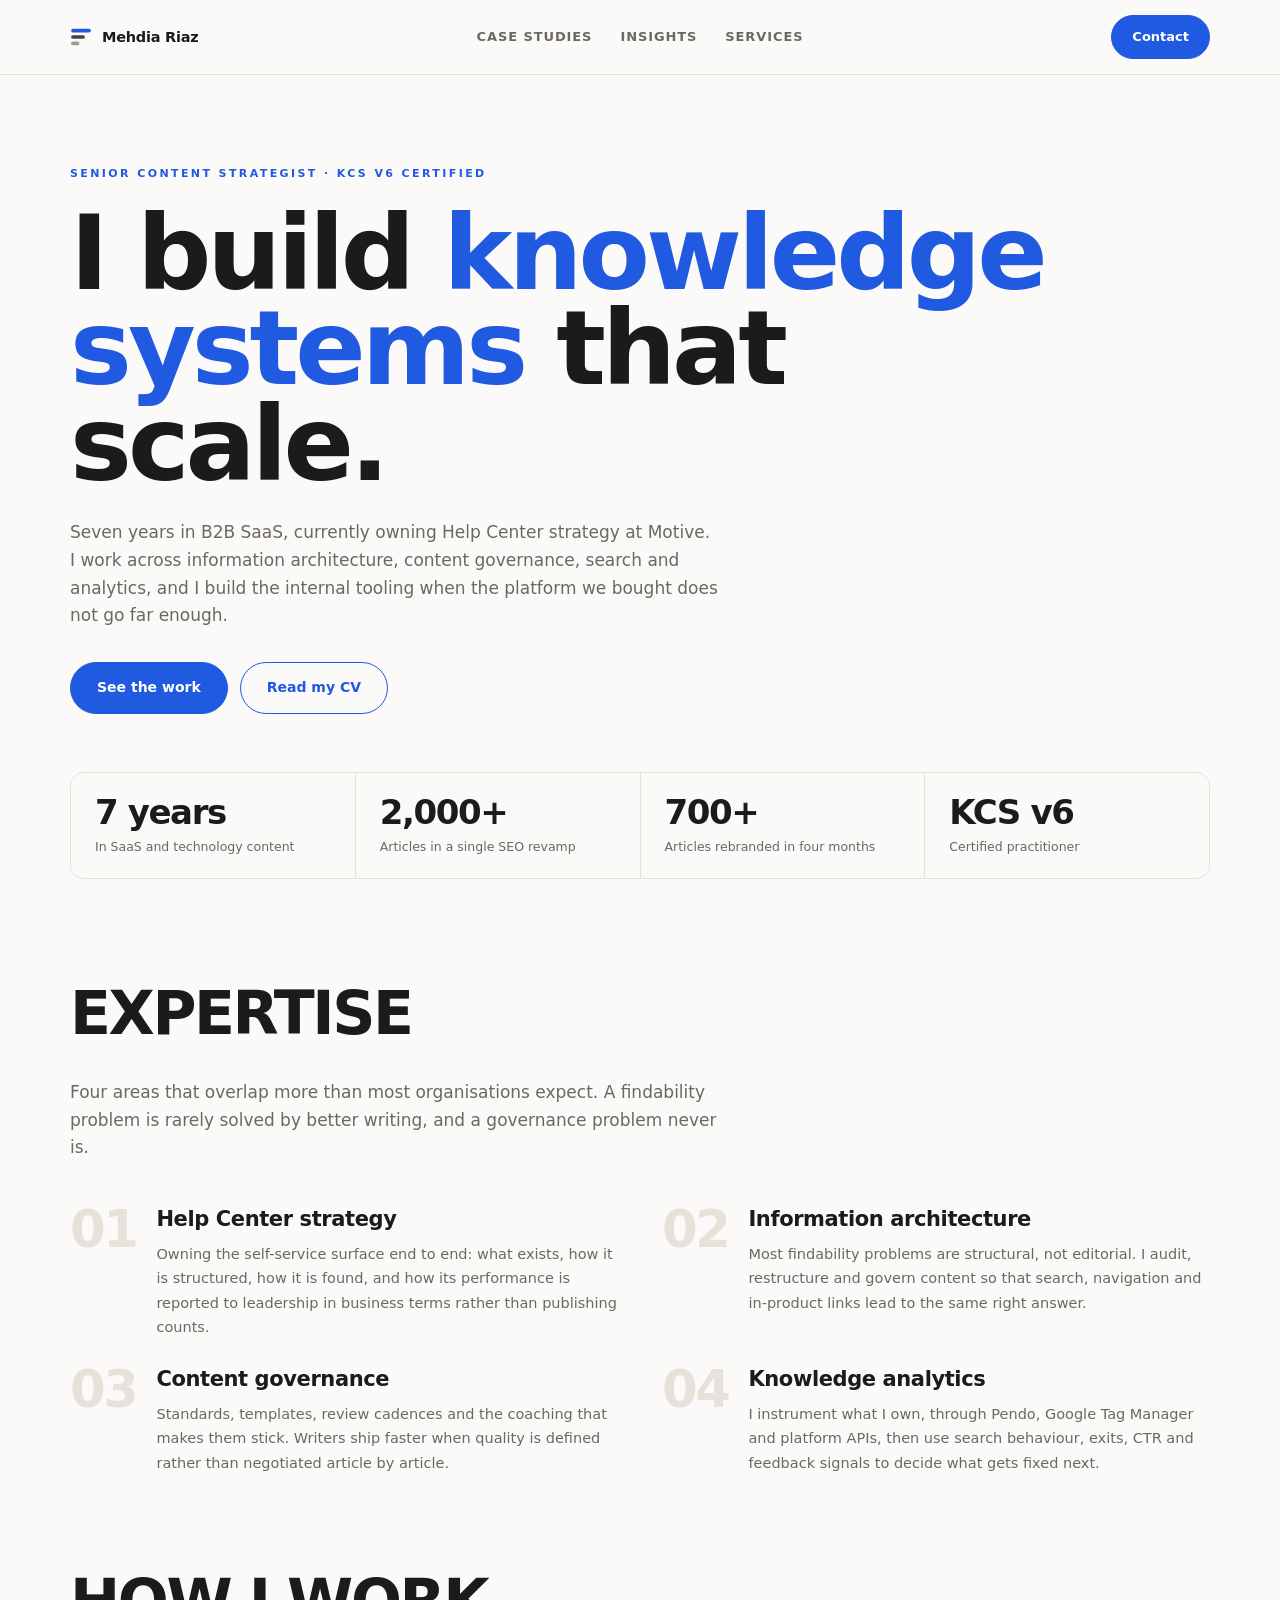
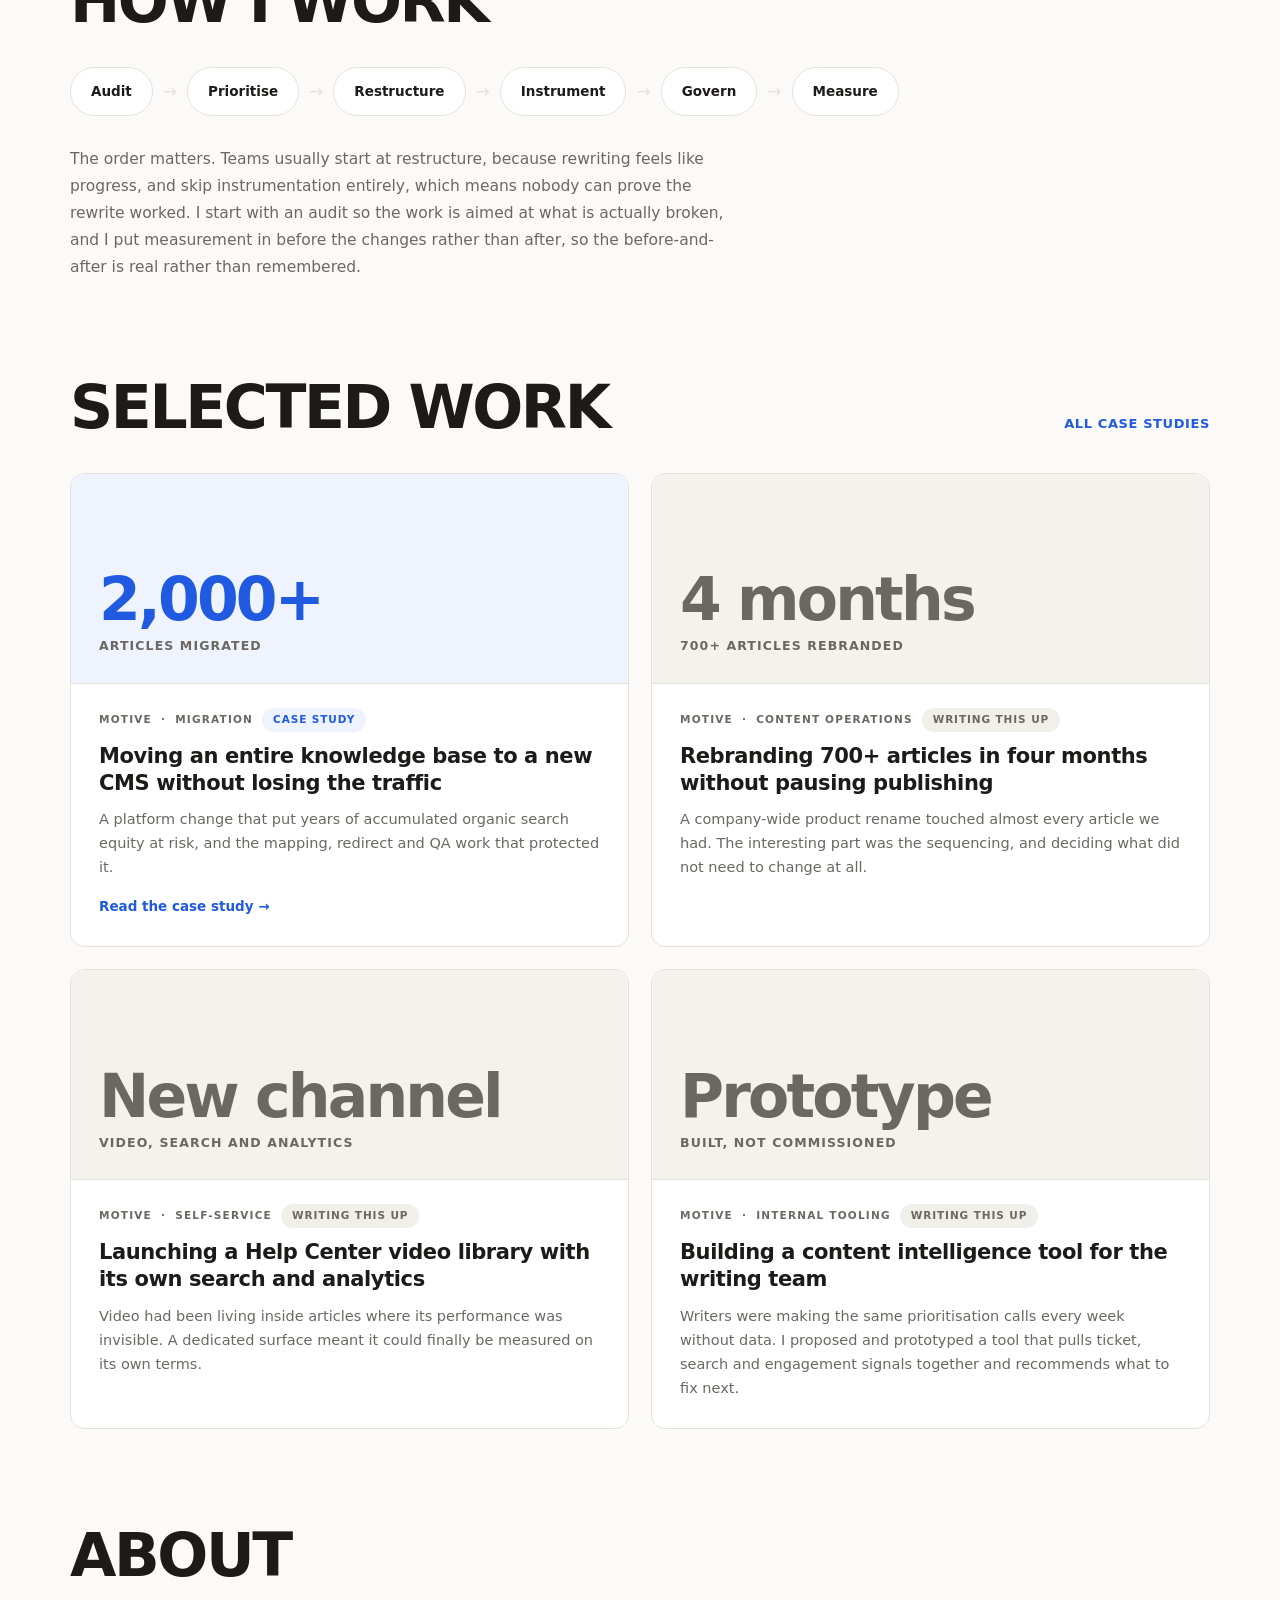
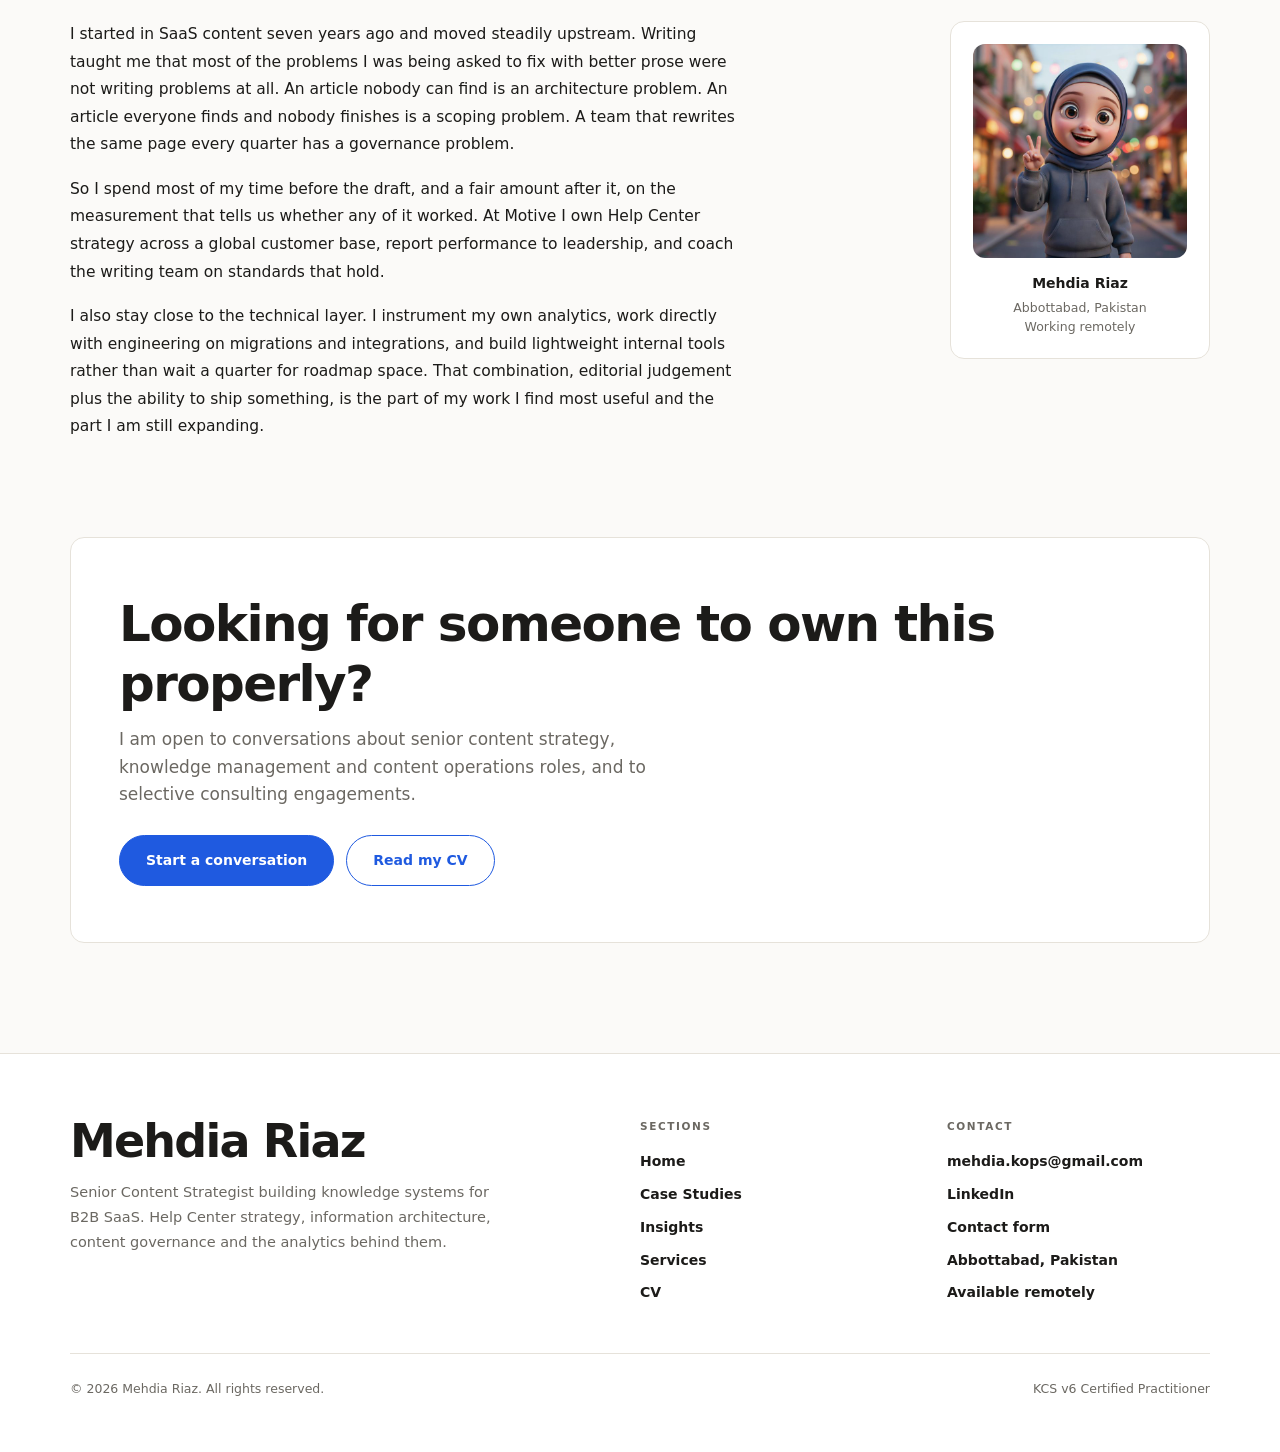
==== commit e94e7261: "Add files via upload" ====
--- a/index.html
+++ b/index.html
@@ -7,6 +7,14 @@
 <meta property="og:title" content="Mehdia Riaz - Senior Content Strategist">
 <meta property="og:description" content="Senior Content Strategist specialising in Help Center strategy, information architecture, content governance and knowledge analytics for B2B SaaS.">
 <meta property="og:type" content="website">
+
+<!-- ============================================================
+     SITE IN PROGRESS. This line keeps it out of search results.
+     DELETE THE SINGLE ROBOTS META LINE BELOW, in every
+     HTML file, on launch day. Also update robots.txt.
+     ============================================================ -->
+<meta name="robots" content="noindex, nofollow">
+
 <title>Mehdia Riaz - Senior Content Strategist</title>
 <link rel="stylesheet" href="base.css">
 <link rel="stylesheet" href="site.css">
@@ -29,135 +37,247 @@
 <a href="insights.html">Insights</a>
 <a href="services.html">Services</a>
 </nav>
-<div class="header-cta">
-<a class="btn" href="contact.html">Contact</a>
-</div>
+<div class="header-cta"><a class="btn" href="contact.html">Contact</a></div>
 </div>
 </header>
 
 <main id="main">
 <div class="wrap">
 <section class="hero">
-<span class="eyebrow">Senior Content Strategist &middot; KCS v6 Certified</span>
-<h1>I build <em>knowledge systems</em> that scale.</h1>
-<p class="lede">
+<div class="hero-label">Senior Content Strategist &middot; KCS v6 Certified</div>
+<h1 class="hero-display">I build <em>knowledge systems</em> that scale.</h1>
+<p class="hero-copy">
 Seven years in B2B SaaS, currently owning Help Center strategy at Motive. I work across
 information architecture, content governance, search and analytics, and I build the internal
 tooling when the platform we bought does not go far enough.
 </p>
 <div class="hero-actions">
-<a class="btn" href="case-studies.html">See the work</a>
-<a class="btn ghost" href="contact.html">Get in touch</a>
-</div>
-
-<div class="proof-row">
-<div class="proof">
-<div class="proof-num">7 years</div>
-<div class="proof-lbl">In SaaS and technology content</div>
-</div>
-<div class="proof">
-<div class="proof-num">2,000+</div>
-<div class="proof-lbl">Articles in a single SEO revamp</div>
-</div>
-<div class="proof">
-<div class="proof-num">700+</div>
-<div class="proof-lbl">Articles rebranded in under four months</div>
-</div>
-<div class="proof">
-<div class="proof-num">KCS v6</div>
-<div class="proof-lbl">Certified practitioner</div>
-</div>
-</div>
-</section>
-
-<div class="section-head"><h2>What I do</h2></div>
-<section class="expertise-grid expertise">
-<div>
-<div class="rule"></div>
+<a class="btn lg" href="case-studies.html">See the work</a>
+<a class="btn ghost lg" href="cv.html">Read my CV</a>
+</div>
+
+<div class="stat-strip">
+<div class="stat"><div class="stat-num">7 years</div><div class="stat-lbl">In SaaS and technology content</div></div>
+<div class="stat"><div class="stat-num">2,000+</div><div class="stat-lbl">Articles in a single SEO revamp</div></div>
+<div class="stat"><div class="stat-num">700+</div><div class="stat-lbl">Articles rebranded in four months</div></div>
+<div class="stat"><div class="stat-num">KCS v6</div><div class="stat-lbl">Certified practitioner</div></div>
+</div>
+</section>
+
+<section class="section">
+<div class="section-bar"><h2 class="section-title">Expertise</h2></div>
+<p class="section-sub" style="margin-bottom:44px">
+Four areas that overlap more than most organisations expect. A findability problem is rarely
+solved by better writing, and a governance problem never is.
+</p>
+
+<div class="numbered">
+<div class="num-card">
+<div class="num">01</div>
+<div>
 <h3>Help Center strategy</h3>
-<p>Owning the self-service surface end to end: what exists, how it is structured, how it is found, and how its performance is reported to leadership in business terms rather than publishing counts.</p>
-</div>
-<div>
-<div class="rule"></div>
+<p>Owning the self-service surface end to end: what exists, how it is structured, how it is found,
+and how its performance is reported to leadership in business terms rather than publishing counts.</p>
+</div>
+</div>
+
+<div class="num-card">
+<div class="num">02</div>
+<div>
 <h3>Information architecture</h3>
-<p>Most findability problems are structural, not editorial. I audit, restructure and govern content so that search, navigation and in-product links lead to the same right answer.</p>
-</div>
-<div>
-<div class="rule"></div>
+<p>Most findability problems are structural, not editorial. I audit, restructure and govern content
+so that search, navigation and in-product links lead to the same right answer.</p>
+</div>
+</div>
+
+<div class="num-card">
+<div class="num">03</div>
+<div>
 <h3>Content governance</h3>
-<p>Standards, templates, review cadences and the coaching that makes them stick. Writers ship faster when quality is defined rather than negotiated article by article.</p>
-</div>
-<div>
-<div class="rule"></div>
+<p>Standards, templates, review cadences and the coaching that makes them stick. Writers ship faster
+when quality is defined rather than negotiated article by article.</p>
+</div>
+</div>
+
+<div class="num-card">
+<div class="num">04</div>
+<div>
 <h3>Knowledge analytics</h3>
-<p>I instrument what I own, through Pendo, Google Tag Manager and platform APIs, and use search behaviour, exits, CTR and feedback signals to decide what gets fixed next.</p>
-</div>
-</section>
-
-<div class="section-head">
-<h2>Selected work</h2>
+<p>I instrument what I own, through Pendo, Google Tag Manager and platform APIs, then use search
+behaviour, exits, CTR and feedback signals to decide what gets fixed next.</p>
+</div>
+</div>
+</div>
+</section>
+
+<section class="section">
+<div class="section-bar"><h2 class="section-title">How I work</h2></div>
+<div class="process">
+<span class="step">Audit</span><span class="step-arrow">&rarr;</span>
+<span class="step">Prioritise</span><span class="step-arrow">&rarr;</span>
+<span class="step">Restructure</span><span class="step-arrow">&rarr;</span>
+<span class="step">Instrument</span><span class="step-arrow">&rarr;</span>
+<span class="step">Govern</span><span class="step-arrow">&rarr;</span>
+<span class="step">Measure</span>
+</div>
+<p class="process-note">
+The order matters. Teams usually start at restructure, because rewriting feels like progress, and
+skip instrumentation entirely, which means nobody can prove the rewrite worked. I start with an
+audit so the work is aimed at what is actually broken, and I put measurement in before the changes
+rather than after, so the before-and-after is real rather than remembered.
+</p>
+</section>
+
+<section class="section">
+<div class="section-bar">
+<h2 class="section-title">Selected work</h2>
 <a href="case-studies.html">All case studies</a>
 </div>
-<section class="work-list">
-
-<a class="work-card" href="cms-migration.html">
-<div class="work-meta"><span>Motive</span><span>&middot;</span><span>Migration</span> <span class="tag">Case study</span></div>
+
+<div class="project-grid">
+
+<a class="project" href="cms-migration.html">
+<div class="project-figure">
+<div class="figure-num">2,000+</div>
+<div class="figure-lbl">Articles migrated</div>
+</div>
+<div class="project-body">
+<div class="project-meta"><span>Motive</span><span>&middot;</span><span>Migration</span> <span class="tag">Case study</span></div>
 <h3>Moving an entire knowledge base to a new CMS without losing the traffic</h3>
-<p>A platform change that put years of accumulated organic search equity at risk, and the mapping, redirect and QA work that protected it.</p>
-<span class="work-more">Read the case study &rarr;</span>
+<p>A platform change that put years of accumulated organic search equity at risk, and the mapping,
+redirect and QA work that protected it.</p>
+<span class="project-more">Read the case study &rarr;</span>
+</div>
 </a>
 
-<div class="work-card">
-<div class="work-meta"><span>Motive</span><span>&middot;</span><span>Content Operations</span> <span class="tag soft">Writing this up</span></div>
+<div class="project muted">
+<div class="project-figure">
+<div class="figure-num">4 months</div>
+<div class="figure-lbl">700+ articles rebranded</div>
+</div>
+<div class="project-body">
+<div class="project-meta"><span>Motive</span><span>&middot;</span><span>Content Operations</span> <span class="tag soft">Writing this up</span></div>
 <h3>Rebranding 700+ articles in four months without pausing publishing</h3>
-<p>A company-wide product rename touched almost every article we had. The interesting part was not the editing, it was the sequencing.</p>
-</div>
-
-<div class="work-card">
-<div class="work-meta"><span>Motive</span><span>&middot;</span><span>Internal Tooling</span> <span class="tag soft">Writing this up</span></div>
+<p>A company-wide product rename touched almost every article we had. The interesting part was the
+sequencing, and deciding what did not need to change at all.</p>
+</div>
+</div>
+
+<div class="project muted">
+<div class="project-figure">
+<div class="figure-num">New channel</div>
+<div class="figure-lbl">Video, search and analytics</div>
+</div>
+<div class="project-body">
+<div class="project-meta"><span>Motive</span><span>&middot;</span><span>Self-Service</span> <span class="tag soft">Writing this up</span></div>
+<h3>Launching a Help Center video library with its own search and analytics</h3>
+<p>Video had been living inside articles where its performance was invisible. A dedicated surface
+meant it could finally be measured on its own terms.</p>
+</div>
+</div>
+
+<div class="project muted">
+<div class="project-figure">
+<div class="figure-num">Prototype</div>
+<div class="figure-lbl">Built, not commissioned</div>
+</div>
+<div class="project-body">
+<div class="project-meta"><span>Motive</span><span>&middot;</span><span>Internal Tooling</span> <span class="tag soft">Writing this up</span></div>
 <h3>Building a content intelligence tool for the writing team</h3>
-<p>Writers were making the same prioritisation calls every week without data. I proposed and prototyped a tool that pulls ticket, search and engagement signals together and suggests what to fix next.</p>
-</div>
-
-</section>
-
-<div class="section-head">
-<h2>Experience</h2>
-<a href="cv.html">Full CV</a>
-</div>
-<section class="cs-body">
-<p><strong>Senior Content Strategist, Motive</strong> &middot; May 2024 to present<br>
-Own Help Center strategy across content, architecture, search, UX and governance. Launched a video
-library with its own search and analytics, instrumented self-service measurement through Pendo,
-Google Tag Manager and the Zendesk, Vimeo and Arcade APIs, and report performance to leadership
-monthly and quarterly.</p>
-
-<p><strong>Technical Writer and SEO Lead, Motive</strong> &middot; April 2022 to May 2024<br>
-Rebranded 700+ articles in under four months, led an SEO revamp of 2,000+ articles, and migrated
-the full knowledge base to a new CMS with minimal organic traffic loss. Promoted to Senior Content
-Strategist.</p>
-
-<p><strong>Technical Documentation and Content Consultant</strong> &middot; Independent, since 2019<br>
-Technical content for SaaS, cybersecurity, AI/ML and developer-tool clients, including API
-documentation, user manuals, white papers and case studies.</p>
+<p>Writers were making the same prioritisation calls every week without data. I proposed and
+prototyped a tool that pulls ticket, search and engagement signals together and recommends what to
+fix next.</p>
+</div>
+</div>
+
+</div>
+</section>
+
+<section class="section">
+<div class="section-bar"><h2 class="section-title">About</h2></div>
+<div class="about">
+<div>
+<p>
+I started in SaaS content seven years ago and moved steadily upstream. Writing taught me that
+most of the problems I was being asked to fix with better prose were not writing problems at all.
+An article nobody can find is an architecture problem. An article everyone finds and nobody
+finishes is a scoping problem. A team that rewrites the same page every quarter has a governance
+problem.
+</p>
+<p>
+So I spend most of my time before the draft, and a fair amount after it, on the measurement that
+tells us whether any of it worked. At Motive I own Help Center strategy across a global customer
+base, report performance to leadership, and coach the writing team on standards that hold.
+</p>
+<p>
+I also stay close to the technical layer. I instrument my own analytics, work directly with
+engineering on migrations and integrations, and build lightweight internal tools rather than wait
+a quarter for roadmap space. That combination, editorial judgement plus the ability to ship
+something, is the part of my work I find most useful and the part I am still expanding.
+</p>
+</div>
+<aside class="avatar-card">
+<img src="avatar.jpg" alt="Illustrated avatar of Mehdia Riaz" width="640" height="640">
+<div class="avatar-name">Mehdia Riaz</div>
+<div class="avatar-role">Abbottabad, Pakistan<br>Working remotely</div>
+</aside>
+</div>
+</section>
+
+<section class="cta">
+<h2>Looking for someone to own this properly?</h2>
+<p>
+I am open to conversations about senior content strategy, knowledge management and content
+operations roles, and to selective consulting engagements.
+</p>
+<div class="hero-actions">
+<a class="btn lg" href="contact.html">Start a conversation</a>
+<a class="btn ghost lg" href="cv.html">Read my CV</a>
+</div>
 </section>
 </div>
 </main>
 
 <footer class="site-footer">
-<div class="wrap footer-inner">
-<div class="footer-col">
-<p><strong>Mehdia Riaz</strong><br>Senior Content Strategist, knowledge systems for B2B SaaS.<br>Abbottabad, Pakistan. Available remotely.</p>
-</div>
-<div class="footer-col">
-<div class="footer-links">
+<div class="wrap">
+<div class="footer-grid">
+
+<div>
+<div class="footer-name">Mehdia Riaz</div>
+<p class="footer-bio">
+Senior Content Strategist building knowledge systems for B2B SaaS.
+Help Center strategy, information architecture, content governance
+and the analytics behind them.
+</p>
+</div>
+
+<div>
+<div class="footer-head">Sections</div>
+<div class="footer-list">
+<a href="index.html">Home</a>
 <a href="case-studies.html">Case Studies</a>
 <a href="insights.html">Insights</a>
 <a href="services.html">Services</a>
 <a href="cv.html">CV</a>
-<a href="contact.html">Contact</a>
+</div>
+</div>
+
+<div>
+<div class="footer-head">Contact</div>
+<div class="footer-list">
+<a href="mailto:mehdia.kops@gmail.com">mehdia.kops@gmail.com</a>
 <a href="https://www.linkedin.com/in/mehdia-riaz" target="_blank" rel="noopener noreferrer">LinkedIn</a>
-</div>
+<a href="contact.html">Contact form</a>
+<span>Abbottabad, Pakistan</span>
+<span>Available remotely</span>
+</div>
+</div>
+
+</div>
+
+<div class="footer-base">
+<span>&copy; 2026 Mehdia Riaz. All rights reserved.</span>
+<span>KCS v6 Certified Practitioner</span>
 </div>
 </div>
 </footer>
--- a/base.css
+++ b/base.css
@@ -1,11 +1,9 @@
 /* ============================================================
-   base.css - design tokens, reset, header and footer.
-   Loaded by every page. Change a colour here and the whole
-   site follows.
+   base.css - tokens, reset, header, footer.
+   Loaded by every page. Change a colour here, the site follows.
    ============================================================ */
 
 :root{
-  /* Warm editorial palette */
   --bg:#FBFAF8;
   --surface:#FFFFFF;
   --ink:#1C1B19;
@@ -15,7 +13,6 @@
   --line:#E6E2DA;
   --tint:#EEF3FE;
 
-  /* Type scale */
   --t-xs:11px;
   --t-sm:13px;
   --t-base:15.5px;
@@ -23,10 +20,12 @@
   --t-lg:21px;
   --t-xl:28px;
   --t-2xl:clamp(34px,5vw,50px);
-
-  --content:1040px;
+  --t-display:clamp(44px,8.5vw,104px);
+  --t-section:clamp(30px,5.4vw,60px);
+
+  --content:1140px;
   --reading:68ch;
-  --radius:12px;
+  --radius:14px;
 }
 
 *{box-sizing:border-box;margin:0;padding:0}
@@ -47,7 +46,9 @@
 a:hover{color:var(--accent-dark);text-decoration:underline}
 img{max-width:100%;height:auto;display:block}
 
-.wrap{width:min(var(--content),calc(100% - 40px));margin:0 auto}
+:focus-visible{outline:2.5px solid var(--accent);outline-offset:3px;border-radius:3px}
+
+.wrap{width:min(var(--content),calc(100% - 44px));margin:0 auto}
 
 /* ---------- SKIP LINK ---------- */
 .skip{
@@ -55,129 +56,147 @@
   padding:10px 16px;background:var(--accent);color:#fff;
   font-size:var(--t-sm);font-weight:700;border-radius:0 0 8px 0;
 }
-.skip:focus{left:0;text-decoration:none}
+.skip:focus{left:0;text-decoration:none;color:#fff}
 
 /* ---------- HEADER ---------- */
 .site-header{
   position:sticky;top:0;z-index:90;
-  background:rgba(251,250,248,.88);
+  background:rgba(251,250,248,.9);
   backdrop-filter:blur(12px);
   border-bottom:1px solid var(--line);
 }
 .header-inner{
-  display:grid;
-  grid-template-columns:1fr auto 1fr;
-  align-items:center;
-  gap:20px;
-  padding:14px 0;
-}
-
-.brand{display:flex;align-items:center;gap:9px;justify-self:start}
+  display:grid;grid-template-columns:1fr auto 1fr;
+  align-items:center;gap:20px;padding:15px 0;
+}
+.brand{display:flex;align-items:center;gap:10px;justify-self:start}
 .brand:hover{text-decoration:none}
 .brand svg{display:block;flex:0 0 auto}
 .brand-name{
-  color:var(--ink);font-size:14.5px;font-weight:800;letter-spacing:-.25px;
-  white-space:nowrap;
-}
-
-.main-nav{display:flex;gap:26px;justify-self:center}
+  color:var(--ink);font-size:14.5px;font-weight:800;
+  letter-spacing:-.25px;white-space:nowrap;
+}
+.main-nav{display:flex;gap:28px;justify-self:center}
 .main-nav a{
-  color:var(--muted);font-size:13.5px;font-weight:600;
+  color:var(--muted);font-size:13px;font-weight:700;
+  letter-spacing:.9px;text-transform:uppercase;
   padding:4px 0;border-bottom:1.5px solid transparent;
   transition:color .16s ease,border-color .16s ease;
 }
 .main-nav a:hover{color:var(--ink);text-decoration:none;border-bottom-color:var(--line)}
 .main-nav a[aria-current="page"]{color:var(--ink);border-bottom-color:var(--accent)}
-
 .header-cta{justify-self:end}
+
 .btn{
-  display:inline-flex;align-items:center;justify-content:center;gap:7px;
-  padding:9px 18px;border-radius:999px;border:1.5px solid var(--accent);
+  display:inline-flex;align-items:center;justify-content:center;gap:8px;
+  padding:10px 20px;border:1.5px solid var(--accent);border-radius:999px;
   background:var(--accent);color:#fff;
-  font-size:13px;font-weight:700;white-space:nowrap;
+  font-family:inherit;font-size:13px;font-weight:700;white-space:nowrap;cursor:pointer;
   transition:background .16s ease,border-color .16s ease,transform .16s ease;
 }
 .btn:hover{background:var(--accent-dark);border-color:var(--accent-dark);color:#fff;text-decoration:none}
 .btn:active{transform:translateY(1px)}
 .btn.ghost{background:transparent;color:var(--accent)}
 .btn.ghost:hover{background:var(--tint);color:var(--accent-dark)}
-
-/* ---------- PAGE SHELL ---------- */
-main{padding:56px 0 24px}
-.page-head{max-width:var(--reading);margin-bottom:44px}
-
-.eyebrow{
-  display:block;margin-bottom:14px;
-  color:var(--accent);font-size:var(--t-xs);font-weight:800;
-  letter-spacing:2px;text-transform:uppercase;
-}
-h1{font-size:var(--t-2xl);line-height:1.08;font-weight:820;letter-spacing:-1.6px}
+.btn.lg{padding:13px 26px;font-size:14px}
+
+/* ---------- HEADINGS ---------- */
+h1{font-size:var(--t-2xl);line-height:1.08;font-weight:820;letter-spacing:-1.8px}
 h2{font-size:var(--t-xl);line-height:1.2;font-weight:800;letter-spacing:-.8px}
 h3{font-size:var(--t-lg);line-height:1.3;font-weight:750;letter-spacing:-.4px}
 
+.eyebrow{
+  display:block;margin-bottom:16px;
+  color:var(--accent);font-size:var(--t-xs);font-weight:800;
+  letter-spacing:2.2px;text-transform:uppercase;
+}
 .lede{
-  max-width:var(--reading);
-  margin-top:18px;color:var(--muted);
-  font-size:var(--t-md);line-height:1.66;
-}
-
-.section-head{
+  max-width:var(--reading);margin-top:20px;
+  color:var(--muted);font-size:var(--t-md);line-height:1.66;
+}
+
+/* Oversized section headings, taken from the reference layout */
+.section{padding:96px 0 0}
+.section-title{
+  font-size:var(--t-section);line-height:1;font-weight:850;letter-spacing:-2.4px;
+  text-transform:uppercase;margin-bottom:14px;
+}
+.section-sub{max-width:62ch;color:var(--muted);font-size:var(--t-md);line-height:1.62}
+.section-bar{
   display:flex;align-items:baseline;justify-content:space-between;
-  gap:16px;flex-wrap:wrap;
-  margin:64px 0 24px;padding-bottom:12px;border-bottom:1px solid var(--line);
-}
-.section-head h2{font-size:var(--t-lg)}
-.section-head a{font-size:var(--t-sm);font-weight:650}
+  gap:18px;flex-wrap:wrap;margin-bottom:36px;
+}
+.section-bar .section-title{margin-bottom:0}
+.section-bar a{font-size:var(--t-sm);font-weight:700;letter-spacing:.6px;text-transform:uppercase}
+
+main{padding:64px 0 0}
+.page-head{max-width:var(--reading);margin-bottom:48px}
 
 /* ---------- FOOTER ---------- */
 .site-footer{
-  margin-top:90px;padding:34px 0 46px;border-top:1px solid var(--line);
-}
-.footer-inner{
-  display:flex;justify-content:space-between;align-items:flex-start;
-  gap:28px;flex-wrap:wrap;
-}
-.footer-col p{color:var(--muted);font-size:var(--t-sm);line-height:1.7}
-.footer-col strong{color:var(--ink);font-weight:750}
-.footer-links{display:flex;gap:20px;flex-wrap:wrap}
-.footer-links a{color:var(--muted);font-size:var(--t-sm);font-weight:600}
-.footer-links a:hover{color:var(--accent)}
+  margin-top:110px;padding:64px 0 52px;
+  border-top:1px solid var(--line);background:var(--surface);
+}
+.footer-grid{
+  display:grid;grid-template-columns:minmax(0,1.5fr) repeat(2,minmax(0,.75fr));
+  gap:44px;
+}
+.footer-name{
+  font-size:clamp(30px,4.4vw,46px);line-height:1;font-weight:850;
+  letter-spacing:-1.8px;margin-bottom:16px;
+}
+.footer-bio{color:var(--muted);font-size:14.5px;line-height:1.7;max-width:46ch}
+.footer-head{
+  color:var(--muted);font-size:10.5px;font-weight:850;
+  letter-spacing:1.6px;text-transform:uppercase;margin-bottom:14px;
+}
+.footer-list{display:grid;gap:9px}
+.footer-list a,.footer-list span{color:var(--ink);font-size:14px;font-weight:600}
+.footer-list a{color:var(--ink)}
+.footer-list a:hover{color:var(--accent)}
+.footer-base{
+  display:flex;justify-content:space-between;gap:18px;flex-wrap:wrap;
+  margin-top:48px;padding-top:24px;border-top:1px solid var(--line);
+  color:var(--muted);font-size:12.5px;
+}
 
 /* ---------- SHARED BITS ---------- */
 .tag{
-  display:inline-block;padding:3px 10px;border-radius:999px;
+  display:inline-block;padding:3px 11px;border-radius:999px;
   background:var(--tint);color:var(--accent);
   font-size:10.5px;font-weight:800;letter-spacing:.9px;text-transform:uppercase;
 }
 .tag.soft{background:#F1EFEA;color:var(--muted)}
 
-.hairline{height:1px;background:var(--line);border:0;margin:40px 0}
-
 /* ---------- RESPONSIVE ---------- */
-@media (max-width:860px){
+@media (max-width:900px){
   .header-inner{
     grid-template-columns:auto auto;
     grid-template-areas:"brand cta" "nav nav";
-    row-gap:12px;
+    row-gap:13px;
   }
   .brand{grid-area:brand}
   .header-cta{grid-area:cta}
   .main-nav{
-    grid-area:nav;justify-self:start;
-    gap:20px;overflow-x:auto;padding-bottom:2px;
-    -webkit-overflow-scrolling:touch;
+    grid-area:nav;justify-self:start;gap:22px;
+    overflow-x:auto;padding-bottom:3px;-webkit-overflow-scrolling:touch;
   }
-  main{padding:40px 0 20px}
-  .page-head{margin-bottom:34px}
-  .section-head{margin:48px 0 20px}
-}
-
-@media (max-width:520px){
-  .wrap{width:min(var(--content),calc(100% - 28px))}
-  h1{letter-spacing:-1.1px}
-  .main-nav a{font-size:13px}
+  .section{padding-top:70px}
+  main{padding-top:44px}
+  .footer-grid{grid-template-columns:1fr 1fr;gap:34px}
+  .footer-grid > :first-child{grid-column:1 / -1}
+}
+
+@media (max-width:560px){
+  .wrap{width:min(var(--content),calc(100% - 32px))}
+  .section{padding-top:56px}
+  .section-title{letter-spacing:-1.3px}
+  .main-nav{gap:18px}
+  .main-nav a{font-size:12px;letter-spacing:.6px}
+  .footer-grid{grid-template-columns:1fr}
+  .site-footer{margin-top:76px;padding:48px 0 40px}
 }
 
 @media (prefers-reduced-motion:reduce){
-  *{transition:none !important;scroll-behavior:auto !important}
-}
+  *{transition:none !important;animation:none !important;scroll-behavior:auto !important}
+}
--- a/site.css
+++ b/site.css
@@ -1,55 +1,116 @@
 /* ============================================================
-   site.css - layout for the content pages.
+   site.css - layouts for the content pages.
    Loaded by every page except cv.html.
    ============================================================ */
 
-/* ---------- HOME HERO ---------- */
-.hero{max-width:760px;padding-bottom:8px}
-.hero h1{margin-bottom:20px}
-.hero h1 em{font-style:normal;color:var(--accent)}
-.hero-actions{display:flex;gap:11px;flex-wrap:wrap;margin-top:28px}
-
-.proof-row{
-  display:flex;gap:28px;flex-wrap:wrap;
-  margin-top:40px;padding-top:26px;border-top:1px solid var(--line);
-}
-.proof{min-width:120px}
-.proof-num{font-size:23px;font-weight:820;letter-spacing:-.8px;line-height:1.1}
-.proof-lbl{margin-top:3px;color:var(--muted);font-size:12px;line-height:1.45;max-width:160px}
-
-/* ---------- EXPERTISE ---------- */
-.expertise-grid{
-  display:grid;grid-template-columns:repeat(auto-fit,minmax(255px,1fr));gap:26px;
-}
-.expertise h3{font-size:var(--t-md);font-weight:780;margin-bottom:8px}
-.expertise p{color:var(--muted);font-size:14.5px;line-height:1.68}
-.expertise .rule{width:30px;height:2.5px;background:var(--accent);margin-bottom:14px;border-radius:2px}
-
-/* ---------- WORK CARDS ---------- */
-.work-list{display:grid;gap:14px}
-.work-card{
-  display:block;padding:26px 28px;
-  background:var(--surface);border:1px solid var(--line);border-radius:var(--radius);
+/* ---------- HERO ---------- */
+.hero{padding:26px 0 8px}
+.hero-label{
+  color:var(--accent);font-size:var(--t-xs);font-weight:800;
+  letter-spacing:2.4px;text-transform:uppercase;margin-bottom:22px;
+}
+.hero-display{
+  font-size:var(--t-display);line-height:.92;font-weight:850;
+  letter-spacing:-4px;margin-bottom:26px;max-width:14ch;
+}
+.hero-display em{font-style:normal;color:var(--accent)}
+.hero-copy{max-width:60ch;color:var(--muted);font-size:var(--t-md);line-height:1.64}
+.hero-actions{display:flex;gap:12px;flex-wrap:wrap;margin-top:32px}
+
+.stat-strip{
+  display:grid;grid-template-columns:repeat(4,minmax(0,1fr));
+  gap:1px;background:var(--line);
+  border:1px solid var(--line);border-radius:var(--radius);
+  overflow:hidden;margin-top:58px;
+}
+.stat{padding:22px 24px;background:var(--bg)}
+.stat-num{font-size:clamp(24px,3vw,34px);line-height:1;font-weight:850;letter-spacing:-1.4px}
+.stat-lbl{margin-top:9px;color:var(--muted);font-size:12.5px;line-height:1.45}
+
+/* ---------- NUMBERED CARDS (expertise) ---------- */
+.numbered{display:grid;grid-template-columns:repeat(2,minmax(0,1fr));gap:26px 44px}
+.num-card{display:grid;grid-template-columns:auto minmax(0,1fr);gap:20px;align-items:start}
+.num{
+  font-size:clamp(34px,4vw,52px);line-height:.9;font-weight:850;
+  letter-spacing:-2.4px;color:var(--line);
+}
+.num-card h3{margin-bottom:9px}
+.num-card p{color:var(--muted);font-size:14.5px;line-height:1.68}
+
+/* ---------- PROCESS STRIP ---------- */
+.process{
+  display:flex;align-items:center;gap:10px;flex-wrap:wrap;
+  margin-bottom:30px;
+}
+.step{
+  padding:12px 20px;border:1px solid var(--line);border-radius:999px;
+  background:var(--surface);font-size:13.5px;font-weight:700;white-space:nowrap;
+}
+.step-arrow{color:var(--line);font-size:17px;line-height:1;flex:0 0 auto}
+.process-note{max-width:var(--reading);color:var(--muted);line-height:1.74}
+
+/* ---------- PROJECT GRID ---------- */
+.project-grid{display:grid;grid-template-columns:repeat(2,minmax(0,1fr));gap:22px}
+.project{
+  display:flex;flex-direction:column;
+  border:1px solid var(--line);border-radius:var(--radius);
+  background:var(--surface);overflow:hidden;
   transition:border-color .18s ease,box-shadow .18s ease,transform .18s ease;
 }
-a.work-card:hover{
-  text-decoration:none;border-color:#CFD8E8;
-  box-shadow:0 8px 26px rgba(28,27,25,.07);transform:translateY(-2px);
-}
-.work-meta{
+a.project:hover{
+  text-decoration:none;border-color:#C6D2EA;
+  box-shadow:0 12px 34px rgba(28,27,25,.09);transform:translateY(-3px);
+}
+/* Typographic panel replaces the reference template's photo box */
+.project-figure{
+  display:flex;flex-direction:column;justify-content:flex-end;
+  min-height:210px;padding:26px 28px;
+  background:var(--tint);border-bottom:1px solid var(--line);
+}
+.project.muted .project-figure{background:#F4F2ED}
+.figure-num{
+  font-size:clamp(38px,5vw,60px);line-height:.92;font-weight:850;
+  letter-spacing:-2.8px;color:var(--accent);
+}
+.project.muted .figure-num{color:var(--muted)}
+.figure-lbl{
+  margin-top:8px;color:var(--muted);font-size:12.5px;font-weight:700;
+  letter-spacing:1.1px;text-transform:uppercase;
+}
+.project-body{padding:24px 28px 28px;display:flex;flex-direction:column;flex:1}
+.project-meta{
   display:flex;align-items:center;gap:9px;flex-wrap:wrap;margin-bottom:11px;
-  color:var(--muted);font-size:10.5px;font-weight:800;letter-spacing:1.2px;text-transform:uppercase;
-}
-.work-card h3{color:var(--ink);margin-bottom:9px;font-size:var(--t-lg)}
-.work-card p{color:var(--muted);font-size:14.5px;line-height:1.66;max-width:62ch}
-.work-more{
-  display:inline-block;margin-top:15px;
-  color:var(--accent);font-size:13.5px;font-weight:700;
-}
-
-/* ---------- CASE STUDY BODY ---------- */
+  color:var(--muted);font-size:10.5px;font-weight:800;
+  letter-spacing:1.2px;text-transform:uppercase;
+}
+.project-body h3{color:var(--ink);margin-bottom:10px}
+.project-body p{color:var(--muted);font-size:14.5px;line-height:1.66}
+.project-more{margin-top:16px;color:var(--accent);font-size:13.5px;font-weight:700}
+
+/* ---------- ABOUT ---------- */
+.about{display:grid;grid-template-columns:minmax(0,1fr) 260px;gap:52px;align-items:start}
+.about p{max-width:var(--reading);margin-bottom:17px;line-height:1.78}
+.about p:last-child{margin-bottom:0}
+.avatar-card{
+  padding:22px;border:1px solid var(--line);border-radius:var(--radius);
+  background:var(--surface);text-align:center;
+}
+.avatar-card img{border-radius:12px;margin-bottom:14px}
+.avatar-name{font-size:14px;font-weight:780}
+.avatar-role{margin-top:3px;color:var(--muted);font-size:12.5px;line-height:1.5}
+
+/* ---------- CALL TO ACTION ---------- */
+.cta{
+  margin-top:96px;padding:56px 48px;
+  border:1px solid var(--line);border-radius:var(--radius);background:var(--surface);
+}
+.cta h2{margin-bottom:12px;font-size:var(--t-2xl);letter-spacing:-1.6px}
+.cta p{max-width:54ch;color:var(--muted);font-size:var(--t-md);line-height:1.62}
+.cta .hero-actions{margin-top:26px}
+
+/* ---------- CASE STUDY ---------- */
 .cs-body{max-width:var(--reading)}
-.cs-body h2{font-size:var(--t-xl);margin:46px 0 16px}
+.cs-body h2{font-size:var(--t-xl);margin:48px 0 16px}
 .cs-body h2:first-child{margin-top:0}
 .cs-body p{margin-bottom:17px;line-height:1.78}
 .cs-body p strong{font-weight:720}
@@ -59,111 +120,106 @@
   content:"";position:absolute;left:2px;top:.72em;
   width:6px;height:6px;border-radius:50%;background:var(--accent);
 }
-
 .facts{
-  display:grid;grid-template-columns:repeat(auto-fit,minmax(160px,1fr));
+  display:grid;grid-template-columns:repeat(auto-fit,minmax(170px,1fr));
   gap:1px;background:var(--line);border:1px solid var(--line);
-  border-radius:var(--radius);overflow:hidden;margin:34px 0 8px;
-}
-.fact{padding:16px 18px;background:var(--surface)}
+  border-radius:var(--radius);overflow:hidden;margin:36px 0 10px;
+}
+.fact{padding:17px 19px;background:var(--surface)}
 .fact-label{
   color:var(--muted);font-size:10px;font-weight:800;
   letter-spacing:1.1px;text-transform:uppercase;margin-bottom:5px;
 }
 .fact-value{font-size:14px;font-weight:720;line-height:1.4}
-
 .callout{
-  margin:28px 0;padding:20px 22px;max-width:var(--reading);
+  margin:30px 0;padding:21px 23px;max-width:var(--reading);
   background:var(--tint);border-left:3px solid var(--accent);
-  border-radius:0 var(--radius) var(--radius) 0;
-  font-size:15px;line-height:1.72;
-}
-
+  border-radius:0 var(--radius) var(--radius) 0;line-height:1.72;
+}
 .todo{
-  margin:26px 0;padding:18px 20px;max-width:var(--reading);
+  margin:28px 0;padding:19px 21px;max-width:var(--reading);
   border:1px dashed #D9A441;border-radius:var(--radius);
-  background:#FDF7EA;color:#7A5714;
-  font-size:14px;line-height:1.68;
+  background:#FDF7EA;color:#7A5714;font-size:14px;line-height:1.68;
 }
 .todo strong{color:#5E410A;font-weight:800}
-
-.back-link{
-  display:inline-block;margin-bottom:24px;
-  color:var(--muted);font-size:13px;font-weight:650;
-}
+.todo code{
+  padding:1px 5px;border-radius:4px;background:rgba(94,65,10,.1);
+  font-family:ui-monospace,SFMono-Regular,Menlo,monospace;font-size:12.5px;
+}
+.back-link{display:inline-block;margin-bottom:26px;color:var(--muted);font-size:13px;font-weight:650}
 .back-link:hover{color:var(--accent)}
 
 /* ---------- INSIGHTS ---------- */
-.insight-list{display:grid;gap:2px;background:var(--line);border-top:1px solid var(--line);border-bottom:1px solid var(--line)}
-.insight{
-  display:block;padding:22px 4px;background:var(--bg);
-  transition:background .16s ease;
-}
+.insight-list{display:grid;gap:1px;background:var(--line);border-block:1px solid var(--line)}
+.insight{display:block;padding:24px 4px;background:var(--bg);transition:background .16s ease}
 a.insight:hover{background:var(--surface);text-decoration:none}
-.insight-date{color:var(--muted);font-size:11.5px;font-weight:700;letter-spacing:.6px;text-transform:uppercase}
-.insight h3{color:var(--ink);font-size:var(--t-md);margin:6px 0 7px}
+.insight-date{color:var(--muted);font-size:11.5px;font-weight:700;letter-spacing:.7px;text-transform:uppercase}
+.insight h3{color:var(--ink);font-size:var(--t-md);margin:7px 0 7px}
 .insight p{color:var(--muted);font-size:14.5px;line-height:1.65;max-width:62ch}
-
 .empty-state{
-  padding:40px 30px;text-align:center;
-  background:var(--surface);border:1px dashed var(--line);border-radius:var(--radius);
-}
-.empty-state p{color:var(--muted);font-size:14.5px;max-width:48ch;margin:0 auto}
+  padding:44px 32px;text-align:center;background:var(--surface);
+  border:1px dashed var(--line);border-radius:var(--radius);
+}
+.empty-state p{color:var(--muted);font-size:14.5px;max-width:50ch;margin:0 auto}
 
 /* ---------- SERVICES ---------- */
-.service{
-  padding:28px 0;border-bottom:1px solid var(--line);
-}
+.service{padding:30px 0;border-bottom:1px solid var(--line)}
 .service:last-of-type{border-bottom:0}
-.service h3{margin-bottom:9px}
+.service h3{margin-bottom:10px}
 .service p{color:var(--muted);max-width:62ch;line-height:1.7}
-.service ul{list-style:none;margin-top:13px}
-.service li{position:relative;padding-left:20px;margin-bottom:7px;color:var(--muted);font-size:14.5px}
+.service ul{list-style:none;margin-top:14px}
+.service li{position:relative;padding-left:21px;margin-bottom:8px;color:var(--muted);font-size:14.5px}
 .service li::before{
   content:"";position:absolute;left:2px;top:.68em;
   width:5px;height:5px;border-radius:50%;background:var(--accent);
 }
 
-/* ---------- CONTACT FORM ---------- */
-.contact-grid{display:grid;grid-template-columns:minmax(0,1.25fr) minmax(0,.85fr);gap:56px;align-items:start}
-.form-field{margin-bottom:18px}
-.form-field label{
-  display:block;margin-bottom:6px;
-  font-size:13px;font-weight:700;letter-spacing:.1px;
-}
-.form-field input,
-.form-field textarea,
-.form-field select{
-  width:100%;padding:11px 13px;
-  border:1.5px solid var(--line);border-radius:9px;
+/* ---------- CONTACT ---------- */
+.contact-grid{display:grid;grid-template-columns:minmax(0,1.25fr) minmax(0,.8fr);gap:60px;align-items:start}
+.form-field{margin-bottom:19px}
+.form-field label{display:block;margin-bottom:7px;font-size:13px;font-weight:700}
+.form-field input,.form-field textarea,.form-field select{
+  width:100%;padding:12px 14px;
+  border:1.5px solid var(--line);border-radius:10px;
   background:var(--surface);color:var(--ink);
   font-family:inherit;font-size:14.5px;line-height:1.5;
   transition:border-color .16s ease,box-shadow .16s ease;
 }
-.form-field textarea{min-height:140px;resize:vertical}
-.form-field input:focus,
-.form-field textarea:focus,
-.form-field select:focus{
-  outline:none;border-color:var(--accent);
-  box-shadow:0 0 0 3px rgba(31,90,224,.13);
-}
-.form-hint{margin-top:6px;color:var(--muted);font-size:12.5px}
-.form-note{margin-top:14px;color:var(--muted);font-size:12.5px;line-height:1.6}
+.form-field textarea{min-height:150px;resize:vertical}
+.form-field input:focus,.form-field textarea:focus,.form-field select:focus{
+  outline:none;border-color:var(--accent);box-shadow:0 0 0 3px rgba(31,90,224,.13);
+}
+.form-hint{margin-top:7px;color:var(--muted);font-size:12.5px}
+.form-note{margin-top:16px;color:var(--muted);font-size:12.5px;line-height:1.6}
 .hp{position:absolute;left:-9999px;opacity:0;height:0;width:0}
-
 .aside-card{
-  padding:24px 26px;background:var(--surface);
+  padding:26px 28px;background:var(--surface);
   border:1px solid var(--line);border-radius:var(--radius);
 }
-.aside-card h3{font-size:var(--t-md);margin-bottom:10px}
-.aside-card p{color:var(--muted);font-size:14px;line-height:1.7;margin-bottom:14px}
-.aside-card p:last-child{margin-bottom:0}
-.aside-list{display:grid;gap:10px;margin-top:14px}
+.aside-card + .aside-card{margin-top:16px}
+.aside-card h3{font-size:var(--t-md);margin-bottom:11px}
+.aside-card p{color:var(--muted);font-size:14px;line-height:1.7}
+.aside-list{display:grid;gap:11px;margin-top:15px}
 .aside-list a{font-size:14px;font-weight:650}
 
-@media (max-width:860px){
-  .contact-grid{grid-template-columns:1fr;gap:34px}
-  .proof-row{gap:20px}
-  .work-card{padding:22px 20px}
+/* ---------- RESPONSIVE ---------- */
+@media (max-width:900px){
+  .stat-strip{grid-template-columns:1fr 1fr}
+  .numbered{grid-template-columns:1fr;gap:24px}
+  .project-grid{grid-template-columns:1fr}
+  .about{grid-template-columns:1fr;gap:32px}
+  .avatar-card{max-width:240px}
+  .contact-grid{grid-template-columns:1fr;gap:36px}
+  .cta{margin-top:70px;padding:38px 26px}
+  .hero-display{letter-spacing:-2.4px;max-width:none}
+}
+
+@media (max-width:560px){
+  .hero-display{letter-spacing:-1.8px}
+  .stat-strip{grid-template-columns:1fr;margin-top:40px}
+  .project-figure{min-height:150px;padding:22px}
+  .project-body{padding:20px 22px 24px}
   .cs-body h2{margin:34px 0 13px}
-}
+  .process{gap:8px}
+  .step{padding:10px 16px;font-size:12.5px}
+}
